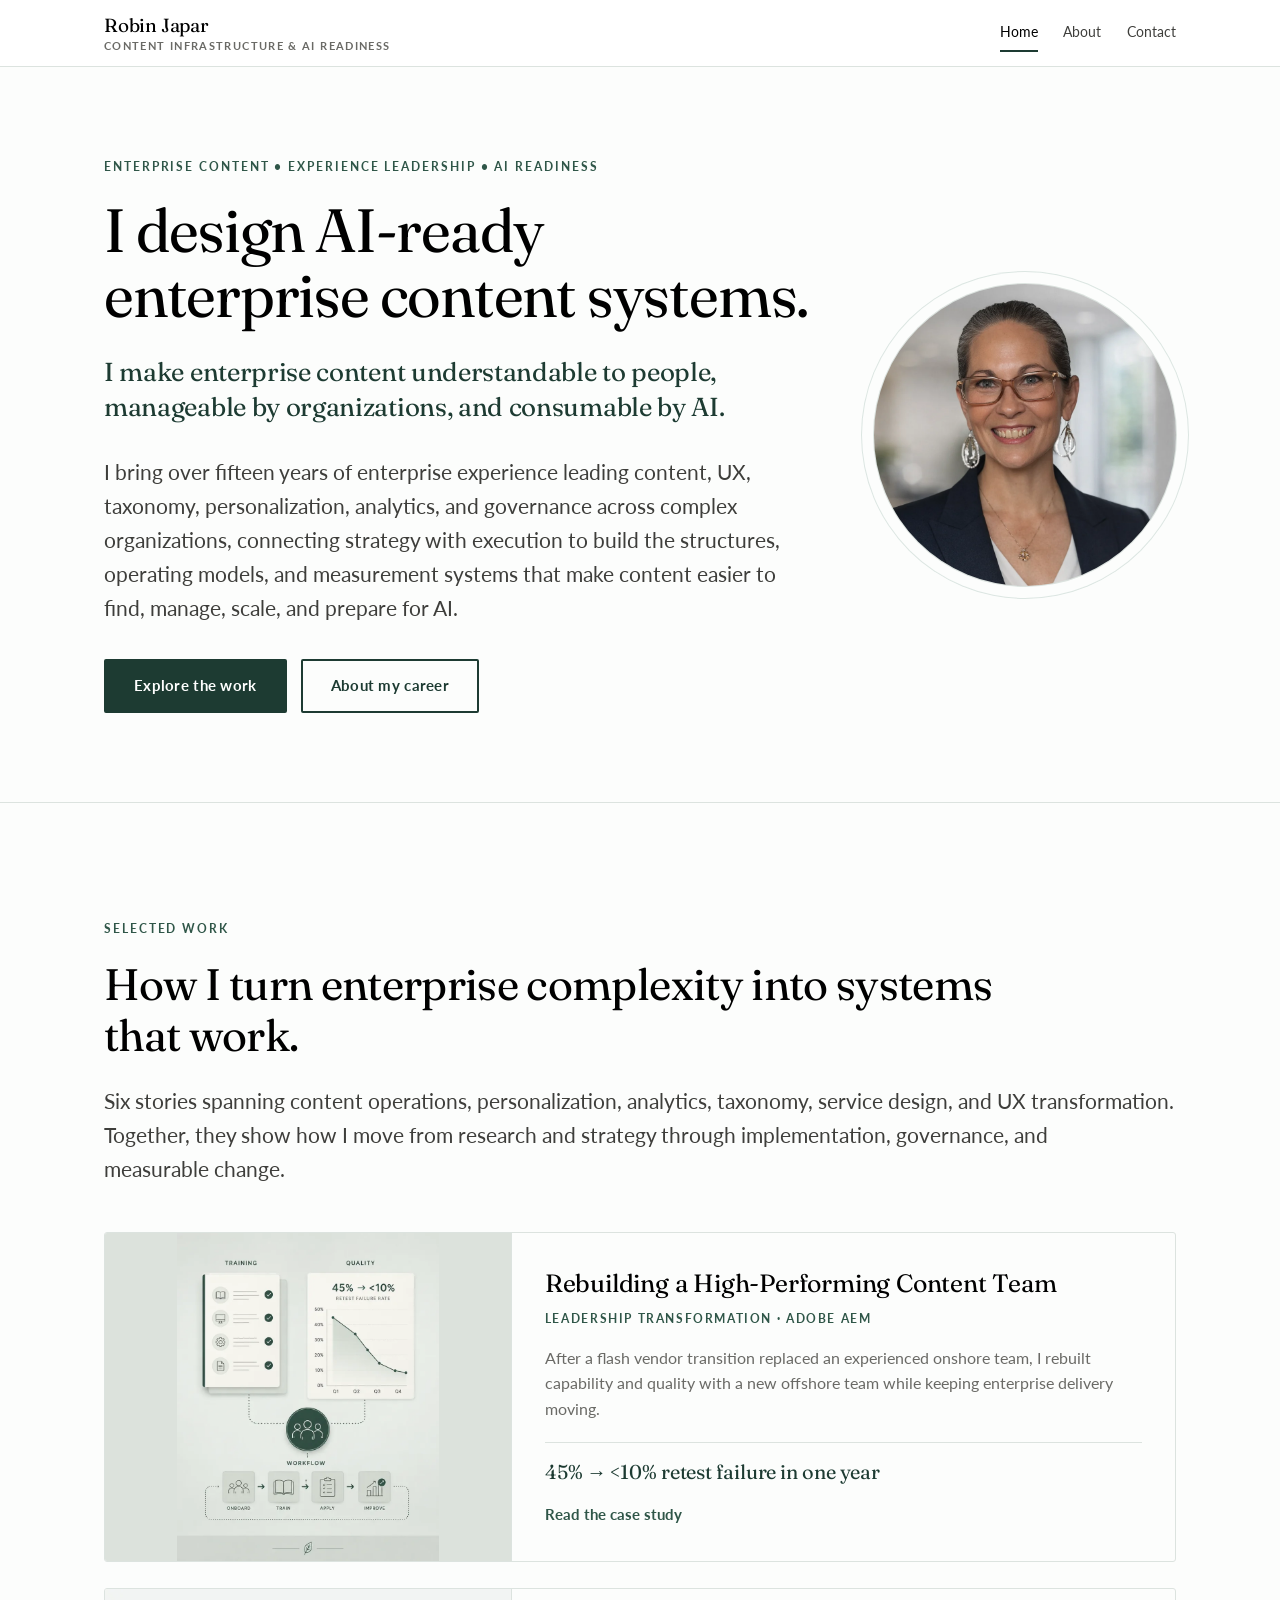
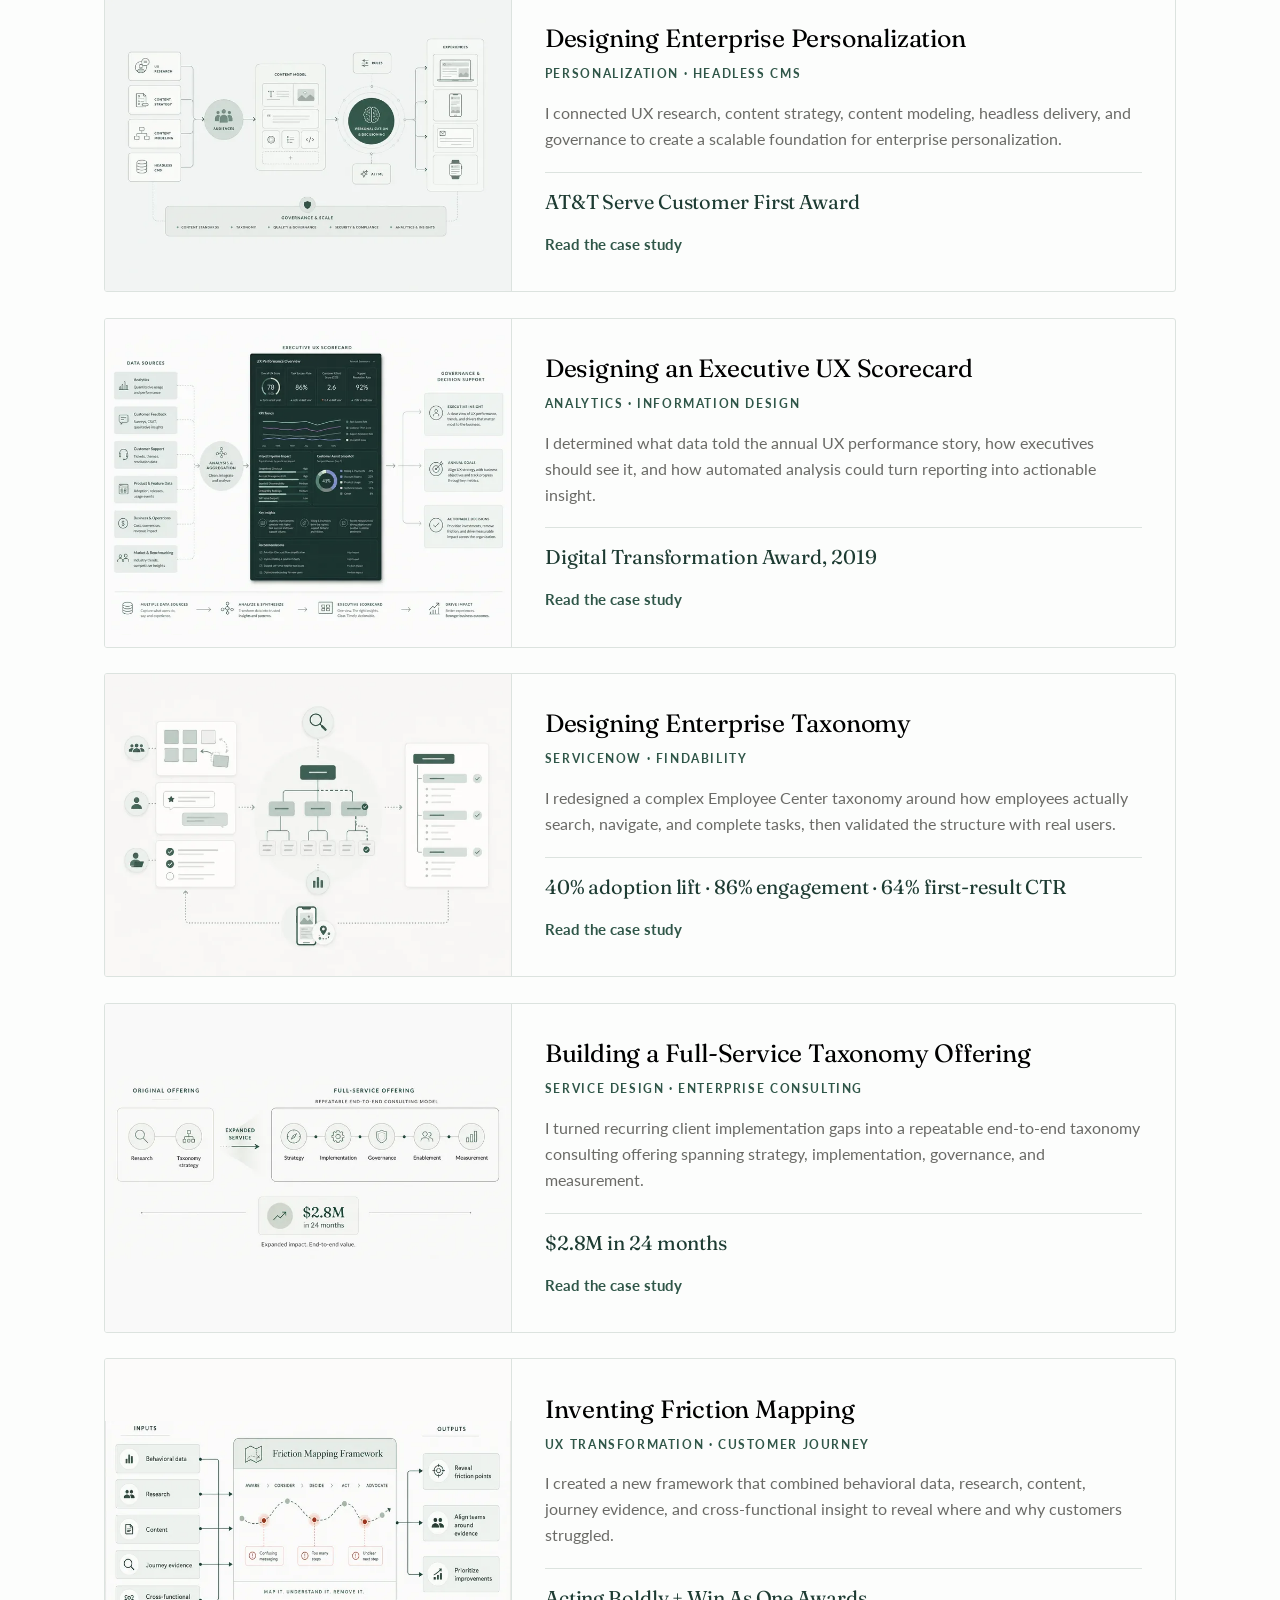
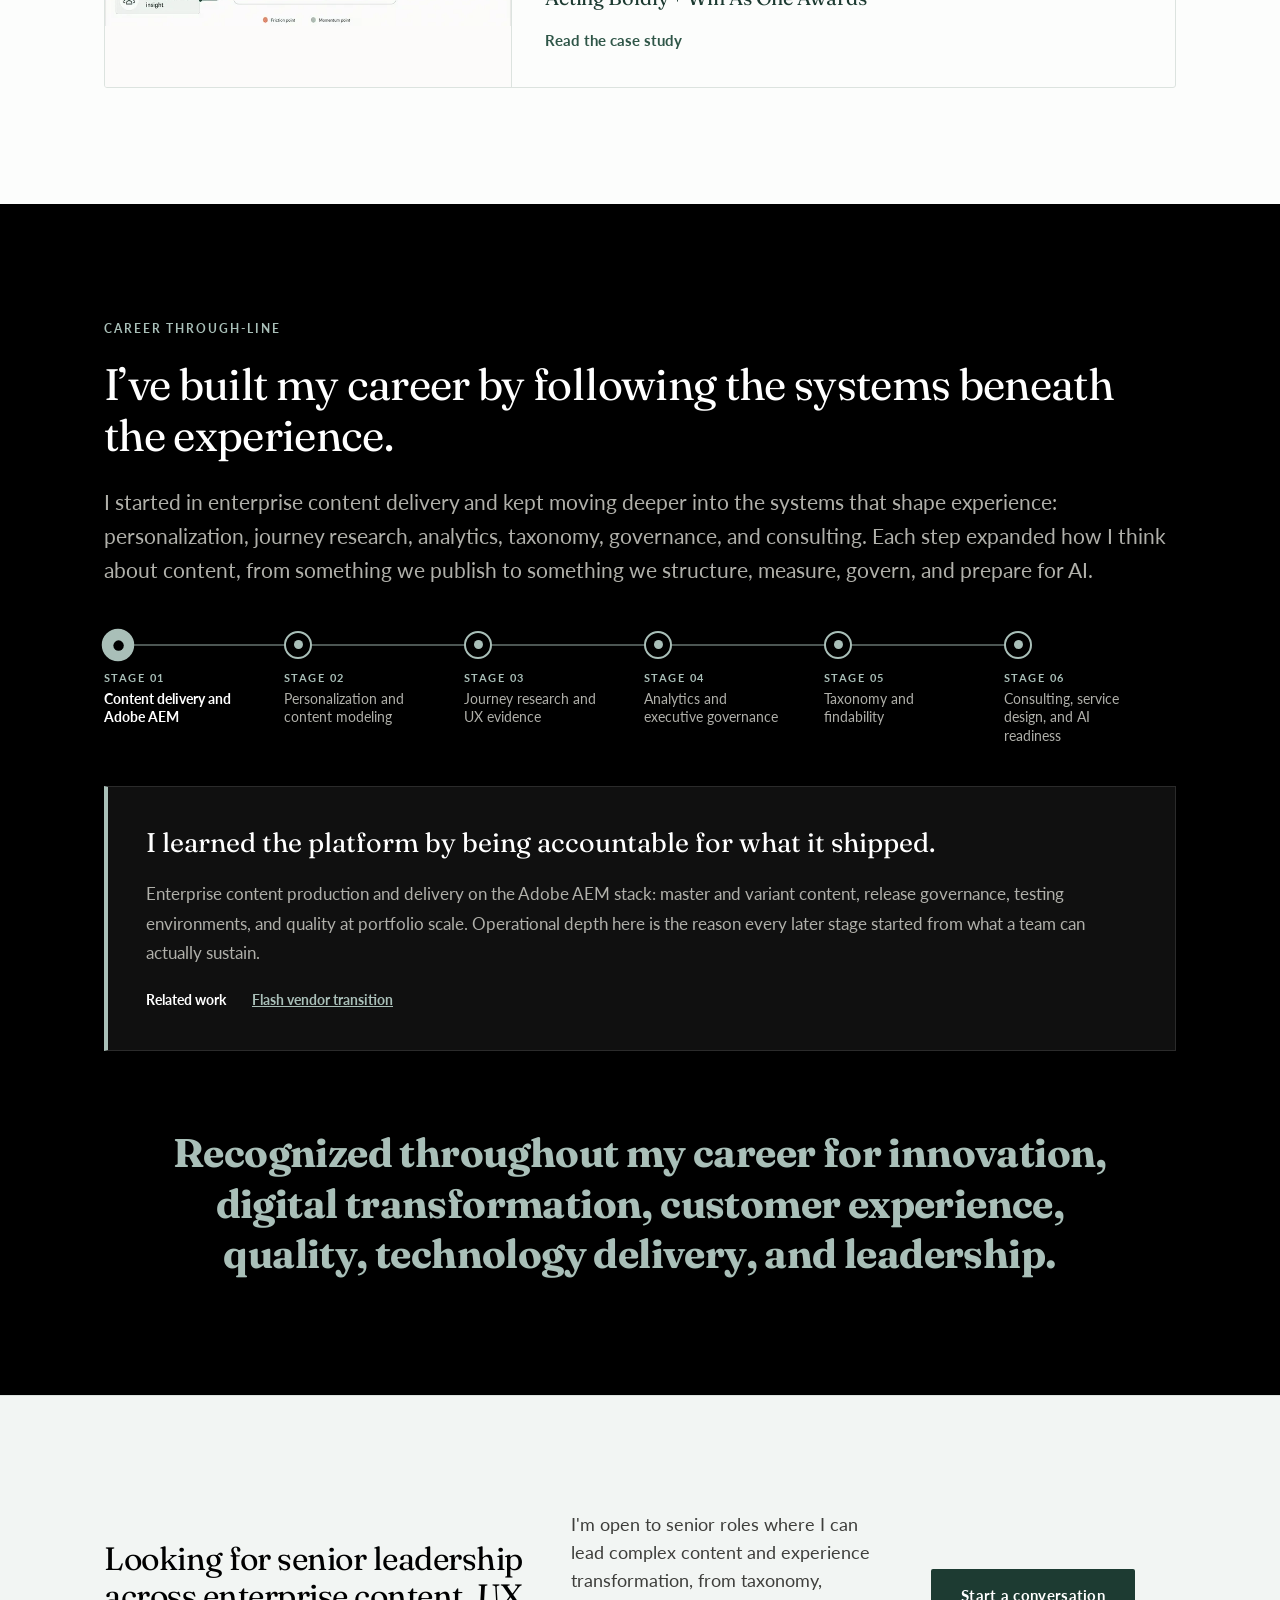
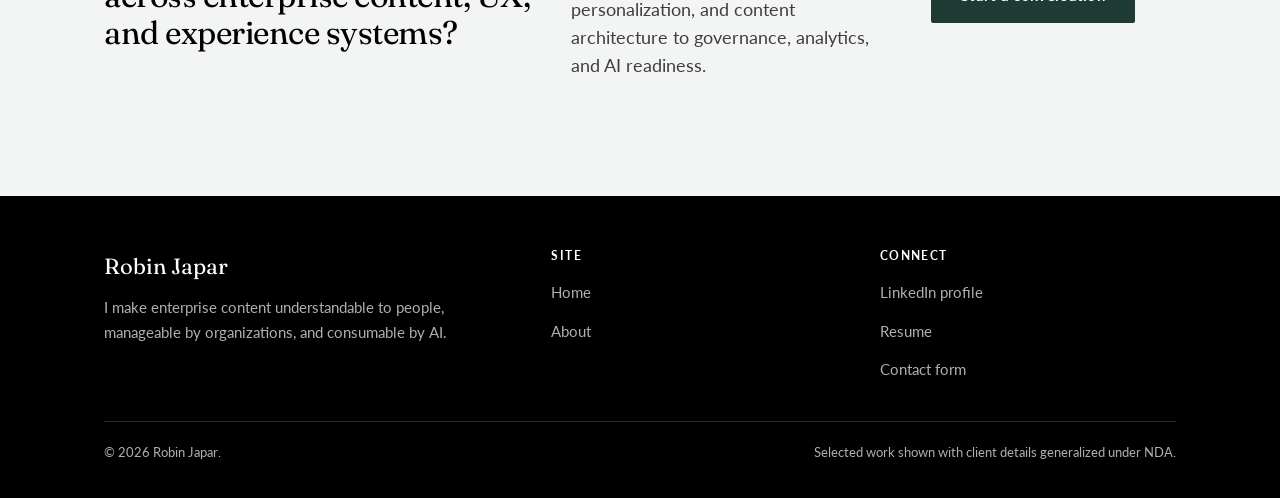
==== index.html @ d419be0e "Add files via upload" ====
<!DOCTYPE html>
<html lang="en">
<head>
<meta charset="utf-8">
<meta name="viewport" content="width=device-width, initial-scale=1">
<title>Robin Japar | Enterprise content, UX, and AI readiness</title>
<meta name="description" content="I design AI-ready enterprise content systems. Fifteen years leading content, UX, taxonomy, personalization, analytics, and governance.">
<link rel="canonical" href="https://www.japarofcontent.com/">
<link rel="icon" href="assets/favicon.ico" sizes="any">
<link rel="icon" href="assets/favicon.svg" type="image/svg+xml">
<link rel="apple-touch-icon" href="assets/apple-touch-icon.png">
<meta name="theme-color" content="#1D3B32">
<meta name="robots" content="index, follow, max-image-preview:large, max-snippet:-1">
<meta name="author" content="Robin Japar">
<meta property="og:type" content="website">
<meta property="og:site_name" content="Robin Japar">
<meta property="og:locale" content="en_US">
<meta property="og:url" content="https://www.japarofcontent.com/">
<meta property="og:title" content="Robin Japar | Enterprise content, UX, and AI readiness">
<meta property="og:description" content="I design AI-ready enterprise content systems. Fifteen years leading content, UX, taxonomy, personalization, analytics, and governance.">
<meta property="og:image" content="https://www.japarofcontent.com/assets/social-card.jpg">
<meta property="og:image:alt" content="Robin Japar, enterprise content strategy and AI readiness">
<meta name="twitter:card" content="summary_large_image">
<meta name="twitter:title" content="Robin Japar | Enterprise content, UX, and AI readiness">
<meta name="twitter:description" content="I design AI-ready enterprise content systems. Fifteen years leading content, UX, taxonomy, personalization, analytics, and governance.">
<meta name="twitter:image" content="https://www.japarofcontent.com/assets/social-card.jpg">
<script type="application/ld+json">
{
  "@context": "https://schema.org",
  "@graph": [
    {
      "@type": "Person",
      "@id": "https://www.japarofcontent.com/#robin",
      "name": "Robin Japar",
      "jobTitle": "Enterprise content strategy, experience architecture, and AI readiness leader",
      "url": "https://www.japarofcontent.com/",
      "sameAs": [
        "https://www.linkedin.com/in/robin-japar"
      ],
      "knowsAbout": [
        "Enterprise content strategy",
        "Content design",
        "Taxonomy",
        "Information architecture",
        "Content modeling",
        "Headless CMS",
        "Adobe Experience Manager",
        "ServiceNow Employee Center",
        "Personalization",
        "UX research",
        "Customer journey analysis",
        "Content governance",
        "AI readiness",
        "Service design"
      ]
    },
    {
      "@type": "WebSite",
      "@id": "https://www.japarofcontent.com/#site",
      "url": "https://www.japarofcontent.com/",
      "name": "Robin Japar",
      "publisher": {
        "@id": "https://www.japarofcontent.com/#robin"
      }
    }
  ]
}
</script>
<link rel="preconnect" href="https://fonts.googleapis.com">
<link rel="preconnect" href="https://fonts.gstatic.com" crossorigin>
<link href="https://fonts.googleapis.com/css2?family=Fraunces:opsz,wght@9..144,300..700&family=Lato:wght@300;400;700&display=swap" rel="stylesheet">
<style>
/* ==========================================================================
   ROBIN JAPAR PORTFOLIO / SHARED SYSTEM
   Ported from the live site stylesheet so the rebuild inherits the existing
   brand rather than approximating it. Tokens, base type, masthead, buttons,
   portrait, proof bar, progression track, work cards, footer, and contact
   modal are unchanged from the source. Additions are marked NEW.
   Self-contained static page. Styles are inline; edit them here.
   ========================================================================== */

/* ---------- tokens (from the Wix site theme) ---------- */
:root{
  --paper:#FCFDFC;
  --paper-alt:#F2F5F3;
  --black:#000000;
  --black-soft:#101010;
  --rule:#DCE3DF;
  --rule-dark:#2B2B2B;
  --ink:#000000;
  --body:#3E3E3B;
  --muted:#6A6A66;
  --on-black:#EDEDE9;
  --on-black-mute:#B0B0AA;

  --forest-900:#0F2019;
  --forest-800:#163026;
  --forest:#1D3B32;
  --forest-600:#2F5648;
  --green-mid:#4A6C5E;
  --sage:#A9BFB8;
  --sage-100:#DCE6E2;
  --tint:#E6EBE8;
  --band:#F2F5F3;

  --font-display:"Fraunces",Georgia,"Times New Roman",serif;
  --font-body:"Lato",-apple-system,BlinkMacSystemFont,"Segoe UI",sans-serif;

  --shell:1200px;
  --gut:clamp(20px,5vw,64px);
  --sec:clamp(64px,9vw,120px);
}

*,*::before,*::after{box-sizing:border-box}
html{-webkit-text-size-adjust:100%}
body{
  margin:0;background:var(--paper);color:var(--body);
  font-family:var(--font-body);font-size:17px;font-weight:400;line-height:1.72;
  -webkit-font-smoothing:antialiased;overflow-x:hidden;
}
img{max-width:100%;display:block;height:auto}
h1,h2,h3,h4{font-family:var(--font-display);color:var(--ink);font-weight:400;margin:0;text-wrap:balance}
h1{font-size:clamp(35px,5.4vw,64px);line-height:1.08;letter-spacing:-.02em}
h2{font-size:clamp(28px,3.7vw,44px);line-height:1.15;letter-spacing:-.015em}
h3{font-size:clamp(20px,2.1vw,25px);line-height:1.28;letter-spacing:-.008em}
h4{font-size:18px;line-height:1.35}
p{margin:0}
a{color:var(--forest-600)}
ul{margin:0;padding:0;list-style:none}

.shell{max-width:var(--shell);margin:0 auto;padding-inline:var(--gut)}
.section{padding-block:var(--sec)}

.skip{position:absolute;left:-9999px;top:0;background:var(--forest);color:#fff;padding:12px 20px;z-index:200}
.skip:focus{left:12px;top:12px}

.eyebrow{
  font-family:var(--font-body);font-size:12px;font-weight:700;letter-spacing:.16em;
  text-transform:uppercase;color:var(--forest-600);margin:0 0 20px;
}
.on-dark .eyebrow,.proof .eyebrow{color:var(--sage)}
.lede{font-size:clamp(18px,1.9vw,20.5px);line-height:1.66;max-width:60ch;color:var(--body);text-wrap:pretty}
.on-dark{background:var(--black);color:var(--on-black)}
.on-dark h2,.on-dark h3,.on-dark h4{color:#FFFFFF}
.on-dark .lede{color:var(--on-black-mute)}
.band{background:var(--paper-alt);border-block:1px solid var(--rule)}   /* NEW */
.body-copy{max-width:64ch}                                              /* NEW */
.body-copy p+p{margin-top:1.05em}                                       /* NEW */
.figcap{font-size:13px;line-height:1.55;color:var(--muted)}             /* NEW */
/* Section heads run the full container width. Heading and copy share the
   same right edge, and neither stops short of it. */
.sechead{display:block}                                                 /* NEW */
.sechead h2{max-width:none;text-wrap:pretty}
.sechead .lede{margin-top:24px;max-width:none}

/* ---------- header ---------- */
.masthead{position:sticky;top:0;z-index:100;background:rgba(255,255,255,.94);backdrop-filter:blur(10px);border-bottom:1px solid var(--rule)}
.masthead-in{display:flex;align-items:center;justify-content:space-between;gap:20px;max-width:var(--shell);margin:0 auto;padding:14px var(--gut)}
.brand{font-family:var(--font-display);font-size:19px;color:var(--ink);text-decoration:none;letter-spacing:-.01em;line-height:1.2}
.brand span{display:block;font-family:var(--font-body);font-size:10.5px;font-weight:700;letter-spacing:.13em;text-transform:uppercase;color:var(--muted);margin-top:3px}
.mainnav{display:flex;align-items:center;gap:clamp(14px,2vw,28px)}
.mainnav a,.mainnav button{font-family:var(--font-body);font-size:14px;color:var(--body);text-decoration:none;padding:6px 0;border:0;border-bottom:2px solid transparent;background:none;cursor:pointer;line-height:inherit}
.mainnav a:hover,.mainnav button:hover,.mainnav a:focus-visible,.mainnav button:focus-visible{color:var(--forest-600);border-bottom-color:var(--sage)}
.mainnav a[aria-current="page"]{color:var(--ink);border-bottom-color:var(--forest)}
.navtoggle{display:none;background:none;border:1px solid var(--rule);border-radius:4px;padding:9px 13px;font-family:var(--font-body);font-size:13px;color:var(--ink);cursor:pointer}

/* ---------- buttons ---------- */
.btn{
  display:inline-block;font-family:var(--font-body);font-size:14.5px;font-weight:700;
  cursor:pointer;line-height:1.5;text-align:center;-webkit-appearance:none;appearance:none;
  letter-spacing:.02em;text-decoration:none;padding:14px 28px;border-radius:2px;
  border:2px solid var(--forest);background:var(--forest);color:#fff;
  transition:background .18s ease-out,color .18s,border-color .18s,transform .18s ease-out;
}
.btn:hover,.btn:focus-visible{background:#fff;border-color:var(--forest);color:var(--forest);transform:translateY(-2px)}
.btn:active{transform:translateY(0)}
.btn.alt{background:transparent;color:var(--forest);border-color:var(--forest)}
.btn.alt:hover,.btn.alt:focus-visible{background:var(--forest);border-color:var(--forest);color:#fff;transform:translateY(-2px)}
.on-dark .btn{background:var(--paper);border-color:var(--paper);color:var(--black)}
.on-dark .btn:hover,.on-dark .btn:focus-visible{background:transparent;border-color:var(--paper);color:var(--paper);transform:translateY(-2px)}
.on-dark .btn.alt{background:transparent;color:var(--paper);border-color:var(--sage)}
.on-dark .btn.alt:hover,.on-dark .btn.alt:focus-visible{background:var(--paper);border-color:var(--paper);color:var(--black);transform:translateY(-2px)}
.btnrow{display:flex;flex-wrap:wrap;gap:14px;margin-top:34px}

a:focus-visible,button:focus-visible,[tabindex]:focus-visible{outline:3px solid var(--forest-600);outline-offset:3px}
.on-dark a:focus-visible,.on-dark button:focus-visible{outline-color:var(--sage)}

/* ---------- portrait ----------
   A circle, deliberately the only curve on a page built from rules and
   rectangles. The sage ring keeps it from reading as a generic avatar. */
.portrait{display:flex;align-items:center;justify-content:center;margin:0}
.portrait img{
  width:100%;max-width:340px;aspect-ratio:1;border-radius:50%;
  object-fit:cover;object-position:50% 50%;background:var(--sage-100);
  box-shadow:0 0 0 1px var(--rule), 0 0 0 12px var(--paper), 0 0 0 13px var(--sage-100);
}
@media (max-width:940px){.portrait{justify-content:flex-start}.portrait img{max-width:280px}}

/* ---------- proof bar ---------- */
.proof{background:var(--black);color:var(--on-black)}
.proof-grid{display:grid;grid-template-columns:repeat(3,1fr);gap:1px;background:var(--rule-dark)}
.metric{background:var(--black);padding:clamp(26px,3.4vw,38px) clamp(16px,2.2vw,28px);display:block;text-decoration:none}
.metric .val{font-family:var(--font-display);font-size:clamp(30px,3.4vw,42px);line-height:1.02;color:#FFFFFF;font-weight:300;letter-spacing:-.02em;display:block}
.metric .lbl{font-size:14px;line-height:1.6;color:var(--on-black-mute);margin-top:14px;max-width:32ch}
.metric .src{display:block;margin-top:13px;font-size:11px;letter-spacing:.12em;text-transform:uppercase;color:var(--sage)}  /* NEW */
a.metric{transition:background .18s}                                     /* NEW */
a.metric:hover{background:var(--black-soft)}                             /* NEW */
a.metric:hover .src{color:#fff;text-decoration:underline}                /* NEW */

/* ---------- progression track ---------- */
.track{position:relative;margin-top:44px}
.track-nodes{position:relative;display:grid;grid-template-columns:repeat(6,1fr);gap:8px}
.tnode{
  background:none;border:0;padding:0 6px 0 0;text-align:left;cursor:pointer;font-family:var(--font-body);
  display:grid;align-content:start;justify-items:start;width:100%;position:relative;
}
.tnode::before{content:"";position:absolute;left:14px;right:-22px;top:13px;height:2px;background:var(--sage);z-index:0}
.tnode:last-child::before{display:none}
.tdot{position:relative;z-index:1;width:28px;height:28px;border-radius:50%;background:var(--paper);border:2px solid var(--green-mid);display:grid;place-items:center;transition:transform .18s ease-out,border-color .18s,border-width .18s,background .18s}
.tdot i{width:9px;height:9px;border-radius:50%;background:var(--green-mid);display:block;transition:transform .18s ease-out,background .18s;font-style:normal}
.tnode:hover .tlabel,.tnode:focus-visible .tlabel{color:var(--ink)}
.tnode:hover .tdot,.tnode:focus-visible .tdot{transform:scale(1.18);border-color:var(--forest);border-width:3px}
.tnode:hover .tdot i,.tnode:focus-visible .tdot i{background:var(--forest);transform:scale(1.15)}
.tnode.is-open .tdot{border-color:var(--forest);background:var(--forest);transform:scale(1.16)}
.tnode.is-open .tdot i{background:var(--tint)}
.tstage{font-size:11px;font-weight:700;letter-spacing:.13em;text-transform:uppercase;color:var(--forest-600);display:block;margin-top:12px}
.tlabel{font-size:13.5px;line-height:1.4;color:var(--muted);margin-top:6px;max-width:17ch;display:block;min-height:2.8em}
.tnode.is-open .tlabel{color:var(--ink);font-weight:700}
.panel{margin-top:40px;background:var(--band);border:1px solid var(--rule);border-left:4px solid var(--forest);padding:clamp(24px,3.4vw,38px)}
.panel .quote{font-family:var(--font-display);font-size:clamp(20px,2.5vw,27px);line-height:1.34;color:var(--ink);text-wrap:pretty}
.panel .proofpt{margin-top:18px;text-wrap:pretty}
.panel .meta{display:flex;flex-wrap:wrap;gap:10px 26px;margin-top:22px;font-size:13.5px;color:var(--muted)}
.panel .meta b{color:var(--ink);font-weight:700}
.panel .meta a{font-weight:700}

/* ---------- work cards ---------- */
.wcard{display:flex;flex-direction:column;border:1px solid var(--rule);border-radius:3px;overflow:hidden;background:var(--paper);transition:border-color .2s,transform .2s ease-out}
.wcard:hover{border-color:var(--sage);transform:translateY(-2px)}
.wthumb{aspect-ratio:16/10;background:var(--sage-100);position:relative;border-bottom:1px solid var(--rule);overflow:hidden}
.wthumb img{width:100%;height:100%;object-fit:cover;position:absolute;inset:0;z-index:1}
.wbody{padding:clamp(20px,2.4vw,26px);display:flex;flex-direction:column;flex:1}
.wtag{font-size:11px;font-weight:700;letter-spacing:.13em;text-transform:uppercase;color:var(--forest-600)}
.wcard h3{margin-top:12px;font-size:21px}
.wcard h3 a{color:inherit;text-decoration:none}
.wcard:hover h3 a{text-decoration:underline;text-decoration-color:var(--sage);text-underline-offset:4px}
.wsum{margin-top:12px;font-size:15.5px;line-height:1.62;color:var(--muted)}          /* NEW */
.wfields{margin-top:18px;border-top:1px solid var(--rule);padding-top:16px;display:grid;gap:11px}
.field{display:grid;grid-template-columns:88px minmax(0,1fr);gap:12px;font-size:14px;line-height:1.55}
.field dt{font-weight:700;color:var(--ink);font-size:11.5px;letter-spacing:.09em;text-transform:uppercase;padding-top:2px}
.field dd{margin:0;color:var(--muted)}
.wai{margin-top:16px;background:var(--tint);border-left:3px solid var(--green-mid);padding:13px 15px;font-size:14px;line-height:1.6;color:var(--forest-800)}
.wai b{display:block;font-size:11px;letter-spacing:.11em;text-transform:uppercase;margin-bottom:5px;color:var(--forest)}
.wlink{margin-top:auto;padding-top:20px;font-size:14.5px;font-weight:700;color:var(--forest-600);text-decoration:none;display:inline-block}
.wcard:hover .wlink{text-decoration:underline}

/* NEW: honest placeholder for thumbs awaiting a real artifact screenshot */
.ph{
  position:absolute;inset:0;z-index:0;display:flex;flex-direction:column;align-items:center;justify-content:center;gap:8px;
  background:var(--sage-100);color:var(--forest);text-align:center;padding:22px;
  font-family:var(--font-body);font-size:13px;line-height:1.55;
}
.ph[hidden]{display:none}
.ph strong{font-size:11px;letter-spacing:.13em;text-transform:uppercase}

/* ---------- closing ---------- */
.closing{background:var(--paper-alt);border-top:1px solid var(--rule)}
.closing-in{display:grid;grid-template-columns:1.2fr .8fr;gap:clamp(28px,5vw,64px);align-items:center}

/* ---------- footer ---------- */
.foot{background:var(--black);color:var(--on-black-mute);padding-block:52px 34px}
.foot-grid{display:grid;grid-template-columns:1.4fr 1fr 1fr;gap:32px}
.foot h4{color:#FFFFFF;font-family:var(--font-body);font-size:11.5px;letter-spacing:.13em;text-transform:uppercase;font-weight:700}
.foot ul{margin:14px 0 0}
.foot li{margin-top:9px}
.foot a,.foot .cf-linkbtn{color:var(--on-black-mute);text-decoration:none;font-size:14.5px}
.foot a:hover{color:#fff;text-decoration:underline}
.foot .sig{font-family:var(--font-display);font-size:22px;color:#FFFFFF}
.foot .tag{font-size:14.5px;margin-top:10px;max-width:40ch;color:var(--on-black-mute)}
.foot-base{border-top:1px solid var(--rule-dark);margin-top:38px;padding-top:20px;font-size:12.5px;display:flex;flex-wrap:wrap;gap:12px;justify-content:space-between}

/* ---------- contact modal ---------- */
.cf-backdrop{position:absolute;inset:0;background:rgba(10,14,12,.62);z-index:300;display:none}
.cf-backdrop[data-open="true"]{display:block}
.cf-dialog{
  position:absolute;left:50%;transform:translateX(-50%);width:min(620px,calc(100vw - 32px));
  background:var(--paper);border:1px solid var(--rule);border-radius:4px;z-index:301;
  box-shadow:0 24px 70px rgba(10,14,12,.28);
}
.cf-head{display:flex;justify-content:space-between;align-items:flex-start;gap:18px;padding:26px 28px 0}
.cf-head h2{font-size:26px}
.cf-head p{font-size:15px;color:var(--muted);margin-top:9px;max-width:46ch}
.cf-close{background:none;border:1px solid var(--rule);border-radius:3px;width:34px;height:34px;flex:0 0 34px;cursor:pointer;color:var(--body);font-size:17px;line-height:1;display:grid;place-items:center}
.cf-close:hover{border-color:var(--forest);color:var(--forest)}
.cf-body{padding:22px 28px 28px}
.cf-row{display:grid;grid-template-columns:1fr 1fr;gap:14px}
.cf-field{margin-top:16px;display:block}
.cf-field label{display:block;font-size:12px;font-weight:700;letter-spacing:.09em;text-transform:uppercase;color:var(--ink);margin-bottom:7px}
.cf-field .opt{color:var(--muted);font-weight:400;letter-spacing:0;text-transform:none;font-size:12.5px}
.cf-field input,.cf-field select,.cf-field textarea{
  width:100%;font-family:var(--font-body);font-size:15.5px;color:var(--ink);background:var(--paper);
  border:1px solid var(--rule);border-radius:3px;padding:11px 12px;line-height:1.5;
}
.cf-field textarea{min-height:112px;resize:vertical}
.cf-field input:focus,.cf-field select:focus,.cf-field textarea:focus{outline:3px solid var(--forest-600);outline-offset:1px;border-color:var(--forest-600)}
.cf-field input[aria-invalid="true"],.cf-field textarea[aria-invalid="true"],.cf-field select[aria-invalid="true"]{border-color:#8C2F2F}
.cf-err{display:block;font-size:13px;color:#8C2F2F;margin-top:6px;min-height:0}
.cf-hp{position:absolute;left:-9999px;width:1px;height:1px;overflow:hidden}
.cf-actions{display:flex;flex-wrap:wrap;gap:12px;align-items:center;margin-top:24px;padding-top:20px;border-top:1px solid var(--rule)}
.cf-note{font-size:13px;color:var(--muted);margin-top:14px}
.cf-status{padding:14px 16px;border-radius:3px;font-size:15px;line-height:1.6;margin-top:18px}
.cf-status.ok{background:var(--tint);border-left:3px solid var(--forest);color:var(--forest-800)}
.cf-status.bad{background:#F7ECEC;border-left:3px solid #8C2F2F;color:#6B2020}
.cf-linkbtn{background:none;border:0;padding:0;font:inherit;color:var(--sage);cursor:pointer;text-decoration:none}
.cf-linkbtn:hover{color:#fff;text-decoration:underline}

/* ---------- responsive ---------- */
@media (max-width:1040px){
  .proof-grid{grid-template-columns:repeat(3,1fr)}
}
@media (max-width:980px){
  .foot-grid{grid-template-columns:1fr 1fr}
  .closing-in{grid-template-columns:1fr}
  .track-nodes{grid-template-columns:repeat(3,1fr);gap:26px 8px}
  .tnode:nth-child(3)::before{display:none}
}
@media (max-width:860px){
  .mainnav{display:none;position:absolute;top:100%;left:0;right:0;background:var(--paper);border-bottom:1px solid var(--rule);flex-direction:column;align-items:stretch;gap:0;padding:6px var(--gut) 16px}
  .mainnav.open{display:flex}
  .mainnav a,.mainnav button{padding:12px 0;border-bottom:1px solid var(--rule);text-align:left;width:100%}
  .masthead-in{position:relative}
  .navtoggle{display:inline-block}
  .proof-grid{grid-template-columns:repeat(2,1fr)}
}
@media (max-width:620px){
  .foot-grid{grid-template-columns:1fr}
  .proof-grid{grid-template-columns:1fr}
  .track-nodes{grid-template-columns:repeat(2,1fr)}
  .tnode::before{display:none}
  .cf-row{grid-template-columns:1fr}
  .cf-head,.cf-body{padding-left:20px;padding-right:20px}
}
@media (prefers-reduced-motion:reduce){
  *,*::before,*::after{animation-duration:.001ms!important;transition-duration:.001ms!important;scroll-behavior:auto!important}
  .btn:hover,.wcard:hover{transform:none}
}

/* ==========================================================================
   CASE STUDY LAYER
   Ported from the live case-study stylesheet. Shared by all six work stories.
   ========================================================================== */
:root{--d1:#DCE6E2;--d2:#A9BFB8;--d3:#4A6C5E;--d4:#1D3B32}

.crumbs{font-size:13px;color:var(--muted);padding-top:26px}
.crumbs a{color:var(--muted);text-decoration:none;border-bottom:1px solid var(--rule)}
.crumbs a:hover{color:var(--forest-600);border-bottom-color:var(--forest-600)}
.crumbs span{margin:0 8px;color:var(--rule)}

.case-hero{background:var(--paper-alt);border-bottom:1px solid var(--rule)}
.case-hero .inner{
  padding-block:clamp(28px,3.5vw,44px) clamp(46px,6vw,72px);
  display:grid;grid-template-columns:minmax(0,1.25fr) minmax(280px,.75fr);
  gap:clamp(28px,4vw,64px);align-items:center;
}
.case-hero h1{margin-top:8px;font-size:clamp(30px,3.5vw,45px);hyphens:none;text-wrap:pretty}
.brief{margin-top:26px;font-size:18px;line-height:1.62;color:var(--body);text-wrap:pretty}
.brief b{display:block;font-family:var(--font-body);font-size:11.5px;font-weight:700;letter-spacing:.14em;text-transform:uppercase;color:var(--forest-600);margin-bottom:9px}
.jump{margin-top:30px}
.jump a{display:inline-flex;align-items:center;gap:9px;font-size:15px;font-weight:700;color:var(--forest);text-decoration:none;padding-bottom:4px;border-bottom:2px solid var(--forest);transition:color .18s,border-color .18s}
.jump a span{font-size:15px;transition:transform .18s ease-out}
.jump a:hover,.jump a:focus-visible{color:var(--green-mid);border-bottom-color:var(--green-mid)}
.jump a:hover span{transform:translateY(3px)}

/* the credibility asset earns the second column of the hero */
.proofcard{
  display:block;align-self:center;background:var(--paper);border:1px solid var(--rule);border-top:3px solid var(--forest);
  border-radius:3px;padding:24px 26px 22px;text-decoration:none;
  transition:border-color .18s,transform .18s ease-out;
}
.proofcard:hover,.proofcard:focus-visible{border-color:var(--forest);transform:translateY(-2px)}
.pc-k{display:block;font-size:10.5px;font-weight:700;letter-spacing:.14em;text-transform:uppercase;color:var(--green-mid)}
.pc-h{display:block;margin-top:10px;font-family:var(--font-display);font-size:23px;line-height:1.2;color:var(--ink)}
.pc-b{display:block;margin-top:12px;font-size:14.5px;line-height:1.58;color:var(--muted)}
.pc-m{display:block;margin-top:16px;padding-top:14px;border-top:1px solid var(--rule);
  font-size:12.5px;font-weight:700;letter-spacing:.05em;color:var(--forest-600)}

.metriccard{background:var(--black);border-radius:3px;padding:28px 30px 26px;align-self:center}
.mc-n{display:block;font-family:var(--font-display);font-size:clamp(40px,4.6vw,58px);line-height:1;color:var(--paper);letter-spacing:-.02em}
.mc-k{display:block;margin-top:14px;font-size:11px;font-weight:700;letter-spacing:.14em;text-transform:uppercase;color:var(--sage)}
.mc-b{display:block;margin-top:12px;font-size:14.5px;line-height:1.58;color:var(--on-black-mute)}
.mc-m{display:block;margin-top:16px;padding-top:14px;border-top:1px solid var(--rule-dark);font-size:12.5px;letter-spacing:.04em;color:var(--sage)}

/* executive snapshot */
.snap{border:1px solid var(--rule);background:var(--paper);border-radius:3px;overflow:hidden}
.snap-h{padding:17px 24px;background:var(--black);font-family:var(--font-body);font-size:11.5px;font-weight:700;letter-spacing:.14em;text-transform:uppercase;color:var(--sage)}
.facts{display:grid;grid-template-columns:repeat(4,minmax(0,1fr));gap:1px;background:var(--rule)}
.fact{background:var(--paper);padding:20px 24px}
.fact dt{font-size:11px;font-weight:700;letter-spacing:.12em;text-transform:uppercase;color:var(--muted);margin-bottom:9px}
.fact dd{margin:0;font-family:var(--font-display);font-size:19px;line-height:1.28;color:var(--ink)}
.stackrow{padding:18px 24px;border-top:1px solid var(--rule);display:flex;flex-wrap:wrap;align-items:center;gap:8px}
.stackrow .lbl{flex:0 0 100%;margin-bottom:2px;font-size:11px;font-weight:700;letter-spacing:.12em;text-transform:uppercase;color:var(--muted)}
.stackrow ul{display:contents}
.stackrow li{font-size:13.5px;background:var(--tint);color:var(--forest-800);padding:5px 11px;border-radius:2px}
.flow{display:grid;grid-template-columns:1fr 30px 1fr 30px 1fr;align-items:stretch;border-top:1px solid var(--rule);background:var(--rule);gap:1px}
.flow-cell{background:var(--paper-alt);padding:22px 24px}
.flow-cell .k{font-size:11px;font-weight:700;letter-spacing:.12em;text-transform:uppercase;color:var(--forest-600);margin-bottom:10px}
.flow-cell p{font-size:15.5px;line-height:1.58;color:var(--ink);margin:0}
.flow-cell.end{background:var(--black)}
.flow-cell.end .k{color:var(--sage)}
.flow-cell.end p{color:var(--paper);font-family:var(--font-display);font-size:17px;line-height:1.45}
.flow-arrow{background:var(--paper-alt);display:grid;place-items:center}
.flow-arrow svg{width:14px;height:14px}
.detail{display:grid;grid-template-columns:repeat(2,minmax(0,1fr));gap:1px;background:var(--rule);border-top:1px solid var(--rule)}
.detail .cell{background:var(--paper);padding:20px 24px}
.detail .cell:last-child:nth-child(odd){grid-column:1 / -1}
.detail dt{font-size:11px;font-weight:700;letter-spacing:.12em;text-transform:uppercase;color:var(--muted);margin-bottom:8px}
.detail dd{margin:0;font-size:14.5px;line-height:1.62;color:var(--body)}

/* prose chapters */
.chap{padding-block:clamp(48px,6vw,76px)}
.chap.band{background:var(--paper-alt);border-block:1px solid var(--rule)}
.chap-grid{display:grid;grid-template-columns:minmax(0,1fr) 380px;gap:clamp(28px,4vw,58px);align-items:start}
.chap.solo .chap-grid{grid-template-columns:minmax(0,.8fr) minmax(0,1.2fr);align-items:start}
.chap .chap-head{position:sticky;top:96px}
.chap.solo h2{max-width:15ch}
.chap h2{max-width:22ch}
.chap .body{margin-top:20px;max-width:62ch;text-wrap:pretty}
.chap.solo .body{margin-top:0;max-width:60ch}
.chap.on-dark .body{color:var(--on-black-mute)}
.chap .body p+p{margin-top:16px}
.chap .body ul{margin:16px 0 0}
.chap .body li{position:relative;padding-left:20px;margin-top:10px;line-height:1.65}
.chap .body li::before{content:"";position:absolute;left:0;top:11px;width:8px;height:1px;background:var(--green-mid)}
.chap.flip .chap-grid{grid-template-columns:380px minmax(0,1fr)}
.chap.flip .chap-grid > div{order:2}
.chap.flip .chap-grid > figure{order:1}
.chap.wide .chap-grid{grid-template-columns:1fr}
.chap.wide .chap-head{position:static}

/* chapter statistics */
.chapstat{margin:30px 0 0;border-top:1px solid var(--rule)}
.chapstat > div{padding:16px 0;border-bottom:1px solid var(--rule)}
.chapstat dt{font-family:var(--font-display);font-size:34px;line-height:1;color:var(--forest);letter-spacing:-.02em}
.chapstat dd{margin:8px 0 0;font-size:14px;line-height:1.5;color:var(--muted);max-width:26ch}
.chap.on-dark .chapstat{border-top-color:var(--rule-dark)}
.chap.on-dark .chapstat > div{border-bottom-color:var(--rule-dark)}
.chap.on-dark .chapstat dt{color:var(--sage)}
.chap.on-dark .chapstat dd{color:var(--on-black-mute)}

/* stacked section head */
.stackhead{max-width:none}
.stackhead h2{max-width:none;text-wrap:pretty}
.stackhead > .lede{margin-top:24px;max-width:none}
.headrow{display:grid;grid-template-columns:minmax(0,1.25fr) minmax(240px,.75fr);gap:clamp(28px,4vw,58px);align-items:start;margin-top:24px}
.headrow .lede{margin-top:0;max-width:58ch}
.bandhead{display:block}
.bandhead h2{max-width:none;text-wrap:pretty}
.bandhead .lede,.bandhead .body{margin-top:24px;max-width:none}
.bandhead .body p+p{margin-top:16px}

/* point boxes */
.pointgrid{display:grid;grid-template-columns:repeat(auto-fit,minmax(215px,1fr));gap:14px;margin:clamp(30px,3.6vw,46px) 0 0}
.point{background:var(--paper);border:1px solid var(--rule);border-top:3px solid var(--d2);border-radius:3px;padding:20px 22px 22px;font-size:15px;line-height:1.58;color:var(--ink)}
.point b{display:block;font-size:11px;letter-spacing:.12em;text-transform:uppercase;color:var(--forest-600);margin-bottom:9px}
.point:nth-child(4n+1){border-top-color:var(--d4)}
.point:nth-child(4n+2){border-top-color:var(--d3)}
.point:nth-child(4n+3){border-top-color:var(--d2)}
.point:nth-child(4n+4){border-top-color:var(--d1)}

/* evidence figure */
.evidence{border:1px solid var(--rule);background:var(--paper);border-radius:3px;overflow:hidden}
.evidence .shot{background:var(--sage-100);position:relative;line-height:0}
.evidence .shot img{width:100%;height:auto;display:block}
.evidence figcaption{padding:14px 16px;font-size:13.5px;line-height:1.6;color:var(--muted);border-top:1px solid var(--rule)}
.evidence figcaption b{display:block;color:var(--ink);font-size:13.5px;margin-bottom:4px}
.illus{display:inline-block;font-size:10.5px;font-weight:700;letter-spacing:.12em;text-transform:uppercase;color:var(--forest-600);background:var(--tint);padding:3px 8px;border-radius:2px;margin-bottom:10px}
.nda{display:block;margin-top:10px;padding-top:10px;border-top:1px dashed var(--rule);font-size:12.5px;color:var(--muted)}

/* method rail */
.method{display:grid;grid-template-columns:repeat(5,1fr);gap:10px;margin-top:38px;position:relative}
.mstep{position:relative;padding-top:46px}
.mstep::before{content:"";position:absolute;left:16px;right:-26px;top:15px;height:2px;background:var(--d2)}
.mstep:last-child::before{display:none}
.mstep .num{position:absolute;left:0;top:0;width:32px;height:32px;border-radius:50%;background:var(--forest);color:#fff;display:grid;place-items:center;font-size:13px;font-weight:700;z-index:1}
.mstep h3{margin:0;font-size:16px;line-height:1.3;font-family:var(--font-display);font-weight:400}
.mstep p{margin-top:10px;font-size:13.5px;line-height:1.6;color:var(--muted)}

/* outcomes */
.results{display:grid;grid-template-columns:repeat(2,minmax(0,1fr));gap:1px;background:var(--rule);border:1px solid var(--rule);margin-top:36px}
.result{background:var(--paper);padding:26px 28px 28px}
.result h3{font-family:var(--font-body);font-size:11.5px;font-weight:700;letter-spacing:.13em;text-transform:uppercase;color:var(--forest-600)}
.ritem{margin-top:16px;padding-top:16px;border-top:1px solid var(--rule)}
.result h3 + .ritem{border-top:0;padding-top:0;margin-top:14px}
.rt{font-size:15.5px;font-weight:700;color:var(--ink);line-height:1.35;margin:0}
.rd{font-size:14.5px;line-height:1.6;color:var(--muted);margin:6px 0 0}
.result:nth-child(1){border-top:3px solid var(--d4)}
.result:nth-child(2){border-top:3px solid var(--d3)}
.result:nth-child(3){border-top:3px solid var(--d2)}
.result:nth-child(4){border-top:3px solid var(--d1)}

/* recognition and external validation */
.awards{display:grid;grid-template-columns:repeat(2,minmax(0,1fr));gap:20px;margin-top:32px}
.award{border:1px solid var(--rule);border-left:3px solid var(--green-mid);padding:20px 22px;background:var(--paper)}
.award .nm{font-family:var(--font-display);font-size:19px;color:var(--ink)}
.award .yr{font-size:12px;letter-spacing:.1em;text-transform:uppercase;color:var(--muted);margin-top:6px}
.award p{margin-top:11px;font-size:15px;line-height:1.6;color:var(--muted)}

/* related work */
.related{display:grid;grid-template-columns:repeat(2,minmax(0,1fr));gap:24px;margin-top:32px}
.relcard{display:block;border-top:2px solid var(--rule);padding-top:20px;text-decoration:none;color:inherit;transition:border-color .2s}
.relcard:hover{border-top-color:var(--forest)}
.relcard .rk{font-size:11px;font-weight:700;letter-spacing:.13em;text-transform:uppercase;color:var(--muted)}
.relcard h3{margin-top:12px;font-size:21px}
.relcard:hover h3{text-decoration:underline;text-decoration-color:var(--sage);text-underline-offset:4px}
.relcard p{margin-top:12px;font-size:14.5px;line-height:1.6;color:var(--muted);max-width:42ch}

.sr-only{position:absolute;width:1px;height:1px;overflow:hidden;clip:rect(0 0 0 0);white-space:nowrap}

@media (max-width:900px){
  .case-hero .inner{grid-template-columns:1fr;gap:0}
  .metriccard{margin-top:30px}
  .chap-grid,.chap.flip .chap-grid,.chap.solo .chap-grid,.headrow{grid-template-columns:1fr}
  .chap .chap-head{position:static}
  .chap.solo h2{max-width:20ch}
  .chap.solo .body{margin-top:20px}
  .chap.flip .chap-grid > div,.chap.flip .chap-grid > figure{order:0}
  .results,.awards,.detail,.related{grid-template-columns:1fr}
  .facts{grid-template-columns:repeat(2,minmax(0,1fr))}
  .flow{grid-template-columns:1fr}
  .flow-arrow{padding:6px 0}
  .flow-arrow svg{transform:rotate(90deg)}
  .method{grid-template-columns:1fr;gap:0}
  .mstep{padding:0 0 26px 48px}
  .mstep::before{left:15px;right:auto;top:32px;bottom:0;width:2px;height:auto}
  .mstep .num{left:0;top:0}
}
@media (max-width:560px){
  .facts{grid-template-columns:1fr}
}

/* ---------- evidence at a readable scale, with zoom ----------
   Detailed diagrams are not shrunk into a sidebar. The figure column
   carries the width, and any figure can be opened full size. */
.chap.ev .chap-grid{grid-template-columns:minmax(0,.82fr) minmax(0,1.18fr)}
.chap.ev.flip .chap-grid{grid-template-columns:minmax(0,1.18fr) minmax(0,.82fr)}
.zoom{display:block;width:100%;padding:0;border:0;background:var(--sage-100);cursor:zoom-in;line-height:0;position:relative}
.zoom::after{
  content:"Click to enlarge";position:absolute;right:10px;bottom:10px;
  font-family:var(--font-body);font-size:11px;font-weight:700;letter-spacing:.1em;text-transform:uppercase;
  background:rgba(15,32,25,.82);color:var(--paper);padding:5px 9px;border-radius:2px;opacity:0;transition:opacity .18s;
}
.zoom:hover::after,.zoom:focus-visible::after{opacity:1}
.lb{position:absolute;inset:0;z-index:400;background:rgba(10,14,12,.9);display:none;padding:24px}
.lb[data-open="true"]{display:block}
.lb-inner{position:absolute;left:50%;transform:translateX(-50%);width:min(1240px,calc(100vw - 48px))}
.lb img{width:100%;height:auto;border-radius:3px;background:var(--paper)}
.lb-cap{margin-top:14px;font-size:14px;line-height:1.6;color:var(--on-black-mute);max-width:80ch}
.lb-close{
  position:absolute;right:0;top:-46px;background:none;border:1px solid rgba(236,236,233,.4);color:var(--paper);
  border-radius:3px;min-width:44px;min-height:36px;padding:6px 14px;cursor:pointer;font-family:var(--font-body);font-size:13px;
}
.lb-close:hover{border-color:var(--paper)}
@media (max-width:900px){
  .chap.ev .chap-grid,.chap.ev.flip .chap-grid{grid-template-columns:1fr}
  .lb-close{top:auto;bottom:-46px;right:50%;transform:translateX(50%)}
}

/* two or more figures in one chapter share the evidence column */
.evstack{display:grid;gap:22px;align-content:start}

/* keep hyphenated terms like AI-ready from breaking across lines */
.nb{white-space:nowrap}

/* ---------- decision trio: the three things a reader must remember ---------- */
.decisions{display:grid;grid-template-columns:repeat(3,minmax(0,1fr));gap:1px;background:var(--rule);border:1px solid var(--rule);margin-top:40px}
.decision{background:var(--paper);padding:28px 30px 30px}
.decision .n{font-family:var(--font-display);font-size:15px;color:var(--green-mid)}
.decision h3{margin-top:14px;font-size:21px}
.decision p{margin-top:12px;font-size:15.5px;line-height:1.62;color:var(--muted)}
.decision:nth-child(1){border-top:3px solid var(--d4)}
.decision:nth-child(2){border-top:3px solid var(--d3)}
.decision:nth-child(3){border-top:3px solid var(--d2)}
@media (max-width:820px){.decisions{grid-template-columns:1fr}}

/* proof pair: two artifacts, one sentence each */
.proofpair{display:grid;grid-template-columns:repeat(2,minmax(0,1fr));gap:clamp(24px,3vw,40px);margin-top:40px}
@media (max-width:820px){.proofpair{grid-template-columns:1fr}}

/* ---------- progression track and panel on dark surfaces ---------- */
.on-dark .tdot{background:var(--black);border-color:var(--sage)}
.on-dark .tdot i{background:var(--sage)}
.on-dark .tnode::before{background:rgba(169,191,184,.45)}
.on-dark .tstage{color:var(--sage)}
.on-dark .tlabel{color:var(--on-black-mute)}
.on-dark .tnode:hover .tlabel,.on-dark .tnode:focus-visible .tlabel{color:#fff}
.on-dark .tnode:hover .tdot,.on-dark .tnode:focus-visible .tdot{border-color:var(--sage-100)}
.on-dark .tnode:hover .tdot i,.on-dark .tnode:focus-visible .tdot i{background:var(--sage-100)}
.on-dark .tnode.is-open .tdot{background:var(--sage);border-color:var(--sage)}
.on-dark .tnode.is-open .tdot i{background:var(--black)}
.on-dark .tnode.is-open .tlabel{color:#fff}

.on-dark .panel{background:var(--black-soft);border-color:var(--rule-dark);border-left-color:var(--sage)}
.on-dark .panel .quote{color:#fff}
.on-dark .panel .proofpt{color:var(--on-black-mute)}
.on-dark .panel .meta{color:var(--sage)}
.on-dark .panel .meta b{color:#fff}
.on-dark .panel .meta a{color:var(--sage)}
.on-dark .panel .meta a:hover{color:#fff}


/* ==========================================================================
   HOME
   ========================================================================== */

/* hero */
.hero{background:var(--paper);border-bottom:1px solid var(--rule)}
.hero-grid{display:grid;grid-template-columns:1.4fr .6fr;gap:clamp(32px,5vw,72px);align-items:stretch;padding-block:clamp(56px,7vw,96px)}
/* Shorter headline holds two lines at full size, so it keeps the base scale.
   pretty rather than balance: balance evens the line widths and stranded
   "enterprise" on its own line at phone widths. */
.hero h1{max-width:none;text-wrap:pretty}
/* signature line: sits between the headline and the body copy, set in the
   display face so it reads as a statement rather than a first paragraph */
.hero-sig{
  margin-top:26px;font-family:var(--font-display);font-weight:400;
  font-size:clamp(19px,2.2vw,26px);line-height:1.34;letter-spacing:-.012em;
  color:var(--forest);text-wrap:pretty;
}
.hero p.lede{margin-top:30px;max-width:58ch;text-wrap:pretty}
.hero p.lede + p.lede{margin-top:16px}
@media (max-width:940px){
  .hero-grid{grid-template-columns:1fr;gap:36px}
}

/* featured work: six equal horizontal cards. Each answers the situation,
   what I did, and why it mattered, in that order, before the click. */
.work-grid{display:grid;grid-template-columns:1fr;gap:clamp(18px,2vw,26px);margin-top:46px}
.wcard{flex-direction:row;align-items:stretch}
.wthumb{
  flex:0 0 38%;aspect-ratio:auto;min-height:270px;
  border-bottom:0;border-right:1px solid var(--rule);
}
/* Thumbs here are diagrams and artifact screenshots, not photographs.
   contain keeps the whole frame visible; cover was slicing the edges off. */
/* Thumbs here are diagrams, not photographs, so they are contained rather
   than cropped. The frame colour follows each artwork's own background, so the
   image reads as filling the space instead of floating on a tinted band. */
.wthumb{background:var(--thumb-bg,var(--sage-100))}
.wthumb img{object-fit:contain;padding:0}
.wbody{padding:clamp(24px,2.6vw,34px);justify-content:center}
.wcard h3{margin-top:0;font-size:clamp(21px,2vw,25px);text-wrap:pretty}
.wmeta{
  margin-top:10px;font-size:11.5px;font-weight:700;letter-spacing:.14em;
  text-transform:uppercase;color:var(--forest-600);
}
.wsum{margin-top:16px;max-width:74ch;font-size:16px;line-height:1.62}
.wproof{
  margin-top:20px;padding-top:16px;border-top:1px solid var(--rule);
  font-family:var(--font-display);font-size:clamp(17px,1.6vw,20px);line-height:1.3;
  color:var(--forest);letter-spacing:-.005em;
}
.wlink{margin-top:18px;padding-top:0}

@media (max-width:860px){
  .wcard{flex-direction:column}
  .wthumb{flex:none;aspect-ratio:4/3;min-height:0;border-right:0;border-bottom:1px solid var(--rule)}
  .wbody{justify-content:flex-start}
}

/* closing: heading, copy, action across three columns */
.closing-in{grid-template-columns:40% 30% 30%;gap:clamp(24px,3vw,48px);align-items:center}
.closing-in h2{font-size:clamp(24px,2.6vw,34px);max-width:none;text-wrap:pretty}
.closing-in .lede{margin-top:0;font-size:clamp(16px,1.5vw,17.5px);line-height:1.62}
.closing-in .btnrow{margin-top:0;justify-content:flex-start}
@media (max-width:980px){
  .closing-in{grid-template-columns:1fr;gap:22px}
  .closing-in .lede,.closing-in .btnrow{margin-top:0}
}
/* recognition: a centred editorial statement carried by weight and colour
   alone. No rule, no label, no box. */
.recog{margin-top:clamp(56px,6vw,88px);text-align:center}
.recog p.line{
  font-family:var(--font-display);font-weight:700;
  font-size:clamp(24px,3.2vw,40px);line-height:1.26;letter-spacing:-.015em;
  color:var(--sage);margin:0 auto;text-wrap:balance;
}
</style>
</head>
<body>
<a class="skip" href="#main">Skip to main content</a>
<header class="masthead">
  <div class="masthead-in">
    <a class="brand" href="index.html">Robin Japar<span>Content infrastructure &amp; AI readiness</span></a>
    <button class="navtoggle" type="button" id="navtoggle" aria-expanded="false" aria-controls="mainnav">Menu</button>
    <nav class="mainnav" id="mainnav" aria-label="Primary">
      <a href="index.html" aria-current="page">Home</a>
      <a href="about.html">About</a>
      <button type="button" data-cf-open>Contact</button>
    </nav>
  </div>
</header>

<main id="main">

  <!-- ===================== HERO ===================== -->
  <section class="hero">
    <div class="shell hero-grid">
      <div>
        <p class="eyebrow">Enterprise content &bull; Experience leadership &bull; AI readiness</p>
        <h1 data-fit-lines="2">I design <span class="nb">AI-ready</span> enterprise content systems.</h1>
        <p class="hero-sig">I make enterprise content understandable to people, manageable by organizations, and consumable by AI.</p>
        <p class="lede">I bring over fifteen years of enterprise experience leading content, UX, taxonomy, personalization, analytics, and governance across complex organizations, connecting strategy with execution to build the structures, operating models, and measurement systems that make content easier to find, manage, scale, and prepare for AI.</p>
        <div class="btnrow">
          <a class="btn" href="index.html#work">Explore the work</a>
          <a class="btn alt" href="about.html">About my career</a>
        </div>
      </div>

      <figure class="portrait">
        <img src="assets/robin-japar-portrait-circle.webp" width="900" height="900" alt="Robin Japar, enterprise content, UX, and transformation leader." fetchpriority="high" decoding="async">
      </figure>
    </div>
  </section>

  <!-- ===================== FEATURED WORK ===================== -->
  <section class="section" id="work" aria-labelledby="work-h">
    <div class="shell">
      <div class="sechead">
        <p class="eyebrow">Selected work</p>
        <h2 id="work-h">How I turn enterprise complexity into systems that work.</h2>
        <p class="lede">Six stories spanning content operations, personalization, analytics, taxonomy, service design, and UX transformation. Together, they show how I move from research and strategy through implementation, governance, and measurable change.</p>
      </div>

      <div class="work-grid">

        <article class="wcard">
          <div class="wthumb" style="--thumb-bg:#DCE2DC">
            <img src="assets/flash-01-card.webp" loading="lazy" decoding="async" alt="Training curriculum checklist, a chart of retest failure falling from 45 percent to under 10 percent across four quarters, and the onboard, train, apply, improve workflow cycle.">
          </div>
          <div class="wbody">
            <h3><a href="work-flash-vendor-transition.html">Rebuilding a <span class="nb">High-Performing</span> Content Team</a></h3>
            <p class="wmeta">Leadership transformation &middot; Adobe AEM</p>
            <p class="wsum">After a flash vendor transition replaced an experienced onshore team, I rebuilt capability and quality with a new offshore team while keeping enterprise delivery moving.</p>
            <p class="wproof">45% &rarr; &lt;10% retest failure in one year</p>
            <a class="wlink" href="work-flash-vendor-transition.html">Read the case study</a>
          </div>
        </article>

        <article class="wcard">
          <div class="wthumb" style="--thumb-bg:#F2F4F3">
            <img src="assets/pers-01-card.webp" loading="lazy" decoding="async" alt="Personalization architecture: UX research, content strategy, content modeling, and headless CMS feeding audiences and a content model, through a personalization and decisioning layer, out to web, mobile, email, and wearable experiences, over a governance and scale foundation.">
          </div>
          <div class="wbody">
            <h3><a href="work-enterprise-personalization.html">Designing Enterprise Personalization</a></h3>
            <p class="wmeta">Personalization &middot; Headless CMS</p>
            <p class="wsum">I connected UX research, content strategy, content modeling, headless delivery, and governance to create a scalable foundation for enterprise personalization.</p>
            <p class="wproof">AT&amp;T Serve Customer First Award</p>
            <a class="wlink" href="work-enterprise-personalization.html">Read the case study</a>
          </div>
        </article>

        <article class="wcard">
          <div class="wthumb" style="--thumb-bg:#FCFBFC">
            <img src="assets/score-01-card.webp" loading="lazy" decoding="async" alt="Executive UX scorecard: six data sources feeding an analysis and aggregation step, then a single dark scorecard showing headline KPIs, trends, project pipeline impact, key insights, and recommendations, feeding executive insight, annual goals, and actionable decisions.">
          </div>
          <div class="wbody">
            <h3><a href="work-executive-ux-scorecard.html">Designing an Executive UX Scorecard</a></h3>
            <p class="wmeta">Analytics &middot; Information Design</p>
            <p class="wsum">I determined what data told the annual UX performance story, how executives should see it, and how automated analysis could turn reporting into actionable insight.</p>
            <p class="wproof">Digital Transformation Award, 2019</p>
            <a class="wlink" href="work-executive-ux-scorecard.html">Read the case study</a>
          </div>
        </article>

        <article class="wcard">
          <div class="wthumb" style="--thumb-bg:#F8F6F5">
            <img src="assets/tax-03-card.webp" loading="lazy" decoding="async" alt="Employee research and card sorting feeding a validated topic hierarchy.">
          </div>
          <div class="wbody">
            <h3><a href="work-servicenow-employee-experience-taxonomy.html">Designing Enterprise Taxonomy</a></h3>
            <p class="wmeta">ServiceNow &middot; Findability</p>
            <p class="wsum">I redesigned a complex Employee Center taxonomy around how employees actually search, navigate, and complete tasks, then validated the structure with real users.</p>
            <p class="wproof">40% adoption lift &middot; 86% engagement &middot; 64% first-result CTR</p>
            <a class="wlink" href="work-servicenow-employee-experience-taxonomy.html">Read the case study</a>
          </div>
        </article>

        <article class="wcard">
          <div class="wthumb" style="--thumb-bg:#F9F9F9">
            <img src="assets/offer-01-card.webp" loading="lazy" decoding="async" alt="The original offering covering research and taxonomy strategy, expanded into a full-service model of strategy, implementation, governance, enablement, and measurement, producing 2.8 million dollars in 24 months.">
          </div>
          <div class="wbody">
            <h3><a href="work-taxonomy-consulting-service.html">Building a Full-Service Taxonomy Offering</a></h3>
            <p class="wmeta">Service Design &middot; Enterprise Consulting</p>
            <p class="wsum">I turned recurring client implementation gaps into a repeatable end-to-end taxonomy consulting offering spanning strategy, implementation, governance, and measurement.</p>
            <p class="wproof">$2.8M in 24 months</p>
            <a class="wlink" href="work-taxonomy-consulting-service.html">Read the case study</a>
          </div>
        </article>

        <article class="wcard">
          <div class="wthumb" style="--thumb-bg:#FCFBFA">
            <img src="assets/friction-01-card.webp" loading="lazy" decoding="async" alt="Behavioral data, research, content, journey evidence, and cross-functional insight feeding the Friction Mapping framework, which plots friction and momentum points across a journey and outputs revealed friction, team alignment, and prioritized improvements.">
          </div>
          <div class="wbody">
            <h3><a href="work-friction-mapping-framework.html">Inventing Friction Mapping</a></h3>
            <p class="wmeta">UX Transformation &middot; Customer Journey</p>
            <p class="wsum">I created a new framework that combined behavioral data, research, content, journey evidence, and cross-functional insight to reveal where and why customers struggled.</p>
            <p class="wproof">Acting Boldly + Win As One Awards</p>
            <a class="wlink" href="work-friction-mapping-framework.html">Read the case study</a>
          </div>
        </article>

      </div>
    </div>
  </section>

  <!-- ===================== CAREER THROUGH-LINE ===================== -->
  <section class="section on-dark" aria-labelledby="thru-h">
    <div class="shell">
      <div class="sechead">
        <p class="eyebrow">Career through-line</p>
        <h2 id="thru-h">I&rsquo;ve built my career by following the systems beneath the experience.</h2>
        <p class="lede">I started in enterprise content delivery and kept moving deeper into the systems that shape experience: personalization, journey research, analytics, taxonomy, governance, and consulting. Each step expanded how I think about content, from something we publish to something we structure, measure, govern, and prepare for AI.</p>
      </div>

      <div class="track">
        <div class="track-nodes" role="tablist" aria-label="Career progression">
          <button class="tnode is-open" type="button" role="tab" aria-selected="true" aria-controls="stage-panel" data-stage="0">
            <span class="tdot" aria-hidden="true"><i></i></span>
            <span class="tstage">Stage 01</span>
            <span class="tlabel">Content delivery and Adobe AEM</span>
          </button>
          <button class="tnode" type="button" role="tab" aria-selected="false" aria-controls="stage-panel" data-stage="1">
            <span class="tdot" aria-hidden="true"><i></i></span>
            <span class="tstage">Stage 02</span>
            <span class="tlabel">Personalization and content modeling</span>
          </button>
          <button class="tnode" type="button" role="tab" aria-selected="false" aria-controls="stage-panel" data-stage="2">
            <span class="tdot" aria-hidden="true"><i></i></span>
            <span class="tstage">Stage 03</span>
            <span class="tlabel">Journey research and UX evidence</span>
          </button>
          <button class="tnode" type="button" role="tab" aria-selected="false" aria-controls="stage-panel" data-stage="3">
            <span class="tdot" aria-hidden="true"><i></i></span>
            <span class="tstage">Stage 04</span>
            <span class="tlabel">Analytics and executive governance</span>
          </button>
          <button class="tnode" type="button" role="tab" aria-selected="false" aria-controls="stage-panel" data-stage="4">
            <span class="tdot" aria-hidden="true"><i></i></span>
            <span class="tstage">Stage 05</span>
            <span class="tlabel">Taxonomy and findability</span>
          </button>
          <button class="tnode" type="button" role="tab" aria-selected="false" aria-controls="stage-panel" data-stage="5">
            <span class="tdot" aria-hidden="true"><i></i></span>
            <span class="tstage">Stage 06</span>
            <span class="tlabel">Consulting, service design, and AI readiness</span>
          </button>
        </div>

        <div class="panel" id="stage-panel" role="tabpanel" tabindex="0">
          <p class="quote" id="stage-quote"></p>
          <p class="proofpt" id="stage-body"></p>
          <p class="meta" id="stage-meta"></p>
        </div>
      </div>

      <div class="recog">
        <p class="line">Recognized throughout my career for innovation, digital transformation, customer experience, quality, technology delivery, and leadership.</p>
      </div>
    </div>
  </section>

  <!-- ===================== CLOSING ===================== -->
  <section class="closing section">
    <div class="shell closing-in">
      <h2 data-fit-lines="3">Looking for senior leadership across enterprise content, UX, and experience systems?</h2>
      <p class="lede">I'm open to senior roles where I can lead complex content and experience transformation, from taxonomy, personalization, and content architecture to governance, analytics, and AI readiness.</p>
      <div class="btnrow">
        <button class="btn" type="button" data-cf-open>Start a conversation</button>
      </div>
    </div>
  </section>

</main>

<footer class="foot">
  <div class="shell">
    <div class="foot-grid">
      <div>
        <p class="sig">Robin Japar</p>
        <p class="tag">I make enterprise content understandable to people, manageable by organizations, and consumable by AI.</p>
      </div>
      <div>
        <h4>Site</h4>
        <ul>
          <li><a href="index.html">Home</a></li>
          <li><a href="about.html">About</a></li>
        </ul>
      </div>
      <div>
        <h4>Connect</h4>
        <ul>
          <li><a href="https://www.linkedin.com/in/robin-japar" target="_blank" rel="noopener noreferrer">LinkedIn profile</a></li>
          <li><a href="#" data-rr-open>Resume</a></li>
          <li><button type="button" class="cf-linkbtn" data-cf-open>Contact form</button></li>
        </ul>
      </div>
    </div>
    <div class="foot-base">
      <span>&copy; <span id="yr"></span> Robin Japar.</span>
      <span>Selected work shown with client details generalized under NDA.</span>
    </div>
  </div>
</footer>
<div class="cf-backdrop" id="cf-backdrop" data-open="false"></div>
<div class="cf-dialog" id="cf-dialog" role="dialog" aria-modal="true" aria-labelledby="cf-title" hidden>
  <div class="cf-head">
    <div>
      <h2 id="cf-title">Start a conversation</h2>
      <p>I work with organizations navigating enterprise content transformation, ServiceNow experiences, AI readiness, knowledge strategy, and complex digital programs.</p>
    </div>
    <button type="button" class="cf-close" id="cf-close" aria-label="Close contact form">&times;</button>
  </div>
  <div class="cf-body">
    <form id="cf-form" novalidate>
      <div class="cf-hp"><label for="cf-company-url">Leave this field empty</label><input id="cf-company-url" name="company_url" tabindex="-1" autocomplete="off"></div>
      <div class="cf-row">
        <div class="cf-field"><label for="cf-name">Name</label><input id="cf-name" name="name" required autocomplete="name"><span class="cf-err" id="err-cf-name"></span></div>
        <div class="cf-field"><label for="cf-email">Work email</label><input id="cf-email" name="email" type="email" required autocomplete="email"><span class="cf-err" id="err-cf-email"></span></div>
      </div>
      <div class="cf-row">
        <div class="cf-field"><label for="cf-org">Organization</label><input id="cf-org" name="organization" required autocomplete="organization"><span class="cf-err" id="err-cf-org"></span></div>
        <div class="cf-field"><label for="cf-type">Opportunity type</label>
          <select id="cf-type" name="opportunity_type" required>
            <option value="">Select one</option>
            <option>Enterprise leadership roles</option>
            <option>Advisory and consulting engagements</option>
            <option>ServiceNow experience and content transformation</option>
            <option>AEM experience and content transformation</option>
            <option>Speaking, workshops, and thought leadership</option>
          </select><span class="cf-err" id="err-cf-type"></span></div>
      </div>
      <div class="cf-field"><label for="cf-msg">What are you working on</label><textarea id="cf-msg" name="message" required></textarea><span class="cf-err" id="err-cf-msg"></span></div>
      <div class="cf-row">
        <div class="cf-field"><label for="cf-timing">Desired timing <span class="opt">optional</span></label><input id="cf-timing" name="timing" placeholder="This quarter, next quarter, exploring"></div>
        <div class="cf-field"><label for="cf-link">LinkedIn or project link <span class="opt">optional</span></label><input id="cf-link" name="link" type="url" placeholder="https://"></div>
      </div>
      <div class="cf-actions">
        <button type="submit" class="btn" id="cf-submit">Send message</button>
        <button type="button" class="btn alt" data-cf-close>Cancel</button>
      </div>
      <p class="cf-note">I read everything that comes through and reply to relevant inquiries, usually within a few business days.</p>
      <div id="cf-status" role="status" aria-live="polite"></div>
    </form>
  </div>
</div>
<div class="cf-backdrop" id="rr-backdrop" data-open="false" hidden></div>
<div class="cf-dialog" id="rr-dialog" role="dialog" aria-modal="true" aria-labelledby="rr-title" hidden>
  <div class="cf-head">
    <div>
      <p class="cf-eyebrow">Resume request</p>
      <h2 id="rr-title">Request my resume</h2>
      <p>I share my resume directly rather than posting it publicly. Tell me a little about the role and I will send it over.</p>
    </div>
    <button type="button" class="cf-close" id="rr-close" aria-label="Close resume request form">&times;</button>
  </div>
  <div class="cf-body">
    <form id="rr-form" novalidate>
      <div class="cf-hp"><label for="rr-company-url">Leave this field empty</label><input id="rr-company-url" name="company_url" tabindex="-1" autocomplete="off"></div>
      <div class="cf-row">
        <div class="cf-field"><label for="rr-name">Your name</label><input id="rr-name" name="name" required autocomplete="name"><span class="cf-err" id="err-rr-name"></span></div>
        <div class="cf-field"><label for="rr-role">Your role</label><input id="rr-role" name="requester_role" required placeholder="Recruiter, hiring manager, talent partner"><span class="cf-err" id="err-rr-role"></span></div>
      </div>
      <div class="cf-row">
        <div class="cf-field"><label for="rr-position">Position you are recruiting for</label><input id="rr-position" name="position" required><span class="cf-err" id="err-rr-position"></span></div>
        <div class="cf-field"><label for="rr-company">Company the role sits with</label><input id="rr-company" name="company" required autocomplete="organization"><span class="cf-err" id="err-rr-company"></span></div>
      </div>
      <div class="cf-row">
        <div class="cf-field"><label for="rr-email">Email</label><input id="rr-email" name="email" type="email" required autocomplete="email"><span class="cf-err" id="err-rr-email"></span></div>
        <div class="cf-field"><label for="rr-contact">Phone or LinkedIn <span class="opt">optional</span></label><input id="rr-contact" name="other_contact"></div>
      </div>
      <div class="cf-field"><label for="rr-notes">Anything else about the role <span class="opt">optional</span></label><textarea id="rr-notes" name="notes"></textarea></div>
      <div class="cf-actions">
        <button type="submit" class="btn" id="rr-submit">Send request</button>
        <button type="button" class="btn alt" data-rr-close>Cancel</button>
      </div>
      <p class="cf-note">Requests come straight to me. I reply to relevant enquiries, usually within a few business days.</p>
      <div id="rr-status" role="status" aria-live="polite"></div>
    </form>
  </div>
</div>
<script>
(function () {
  var $ = function (s) { return document.querySelector(s); };
  var reduceMotion = window.matchMedia("(prefers-reduced-motion: reduce)").matches;

  var y = $("#yr"); if (y) y.textContent = new Date().getFullYear();

  /* nav toggle */
  var tog = $("#navtoggle"), nv = $("#mainnav");
  if (tog && nv) {
    tog.addEventListener("click", function () {
      var open = nv.classList.toggle("open");
      tog.setAttribute("aria-expanded", open ? "true" : "false");
    });
  }

  /* ============================================================
     FIT TO LINES
     Headline wrap depends on the loaded face, and the fallback is narrower
     than Fraunces, so a fixed size cannot guarantee the line count. Anything
     marked data-fit-lines is measured after fonts settle and stepped down
     until it fits. It only ever shrinks below the stylesheet value.
     ============================================================ */
  function fitLines() {
    var els = document.querySelectorAll("[data-fit-lines]");
    Array.prototype.forEach.call(els, function (el) {
      el.style.fontSize = "";
      var base = parseFloat(getComputedStyle(el).fontSize);
      var max = parseInt(el.getAttribute("data-fit-lines"), 10) || 2;
      if (window.innerWidth < 640) max += 1;   /* phones need the extra line */
      var floor = base * 0.66, size = base, guard = 60;
      function lines() {
        var lh = parseFloat(getComputedStyle(el).lineHeight) || size * 1.1;
        return Math.round(el.getBoundingClientRect().height / lh);
      }
      while (guard-- > 0 && lines() > max && size > floor) {
        size -= 1;
        el.style.fontSize = size + "px";
      }
    });
  }
  if (document.fonts && document.fonts.ready) document.fonts.ready.then(fitLines);
  else window.addEventListener("load", fitLines);
  fitLines();
  var fitTimer;
  window.addEventListener("resize", function () {
    clearTimeout(fitTimer); fitTimer = setTimeout(fitLines, 120);
  });

  /* ============================================================
     CONTACT MODAL
     A static page cannot send mail on its own. Point CF_ENDPOINT at a
     form relay whose destination inbox is configured in that service's
     dashboard. Never put the destination address in this file: anything
     here is public page source and gets harvested.
     ============================================================ */
  var CF_ENDPOINT = "";

  var bd = $("#cf-backdrop"), dlg = $("#cf-dialog"), form = $("#cf-form"),
      statusEl = $("#cf-status"), submit = $("#cf-submit");
  if (!bd || !dlg || !form) return;
  var lastFocus = null;

  var FIELDS = [["cf-name", "Enter your name"], ["cf-email", "Enter a valid work email"],
                ["cf-org", "Enter your organization"], ["cf-type", "Choose an opportunity type"],
                ["cf-msg", "Tell me briefly what you are working on"]];

  function openDlg(trigger) {
    lastFocus = trigger || document.activeElement;
    bd.dataset.open = "true"; dlg.hidden = false;
    /* absolute placement keeps the dialog reachable inside a tall Wix iframe,
       where position:fixed would anchor to the full page rather than the viewport */
    var top = window.scrollY + Math.max(24, window.innerHeight * 0.08);
    dlg.style.top = top + "px";
    var doc = document.documentElement;
    bd.style.height = Math.max(doc.scrollHeight, dlg.offsetTop + dlg.offsetHeight + 80) + "px";
    var tall = dlg.offsetHeight > window.innerHeight * 0.9;
    dlg.scrollIntoView({ block: tall ? "start" : "center", behavior: reduceMotion ? "auto" : "smooth" });
    setTimeout(function () { $("#cf-name").focus(); }, reduceMotion ? 0 : 260);
    document.addEventListener("keydown", onKey, true);
  }
  function closeDlg() {
    bd.dataset.open = "false"; dlg.hidden = true;
    document.removeEventListener("keydown", onKey, true);
    if (lastFocus) lastFocus.focus();
  }
  function onKey(e) {
    if (e.key === "Escape") { e.preventDefault(); closeDlg(); return; }
    if (e.key !== "Tab") return;
    var f = [].slice.call(dlg.querySelectorAll("button,input,select,textarea,a[href]"))
              .filter(function (el) { return el.offsetParent !== null; });
    if (!f.length) return;
    var first = f[0], last = f[f.length - 1];
    if (e.shiftKey && document.activeElement === first) { e.preventDefault(); last.focus(); }
    else if (!e.shiftKey && document.activeElement === last) { e.preventDefault(); first.focus(); }
  }

  document.addEventListener("click", function (e) {
    var o = e.target.closest("[data-cf-open]");
    if (o) { e.preventDefault(); openDlg(o); return; }
    if (e.target.closest("[data-cf-close]") || e.target === bd || e.target.closest("#cf-close")) closeDlg();
  });

  function setErr(id, msg) {
    var el = document.getElementById(id), err = document.getElementById("err-" + id);
    if (!el || !err) return;
    err.textContent = msg || "";
    if (msg) el.setAttribute("aria-invalid", "true"); else el.removeAttribute("aria-invalid");
  }

  form.addEventListener("submit", function (e) {
    e.preventDefault();
    if (form.company_url.value) return;   /* honeypot */

    var bad = null;
    FIELDS.forEach(function (pair) {
      var id = pair[0], msg = pair[1];
      var el = document.getElementById(id);
      var v = (el.value || "").trim();
      var ok = v && (id !== "cf-email" || /^[^@\s]+@[^@\s]+\.[^@\s]+$/.test(v));
      setErr(id, ok ? "" : msg);
      if (!ok && !bad) bad = el;
    });
    if (bad) { bad.focus(); return; }

    statusEl.className = "cf-status";
    if (!CF_ENDPOINT) {
      statusEl.className = "cf-status bad";
      statusEl.textContent = "This form is not connected yet. Set CF_ENDPOINT in the page source to a form relay before publishing.";
      return;
    }
    submit.disabled = true;
    statusEl.textContent = "Sending...";
    fetch(CF_ENDPOINT, { method: "POST", body: new FormData(form), headers: { Accept: "application/json" } })
      .then(function (r) { if (!r.ok) throw new Error(); form.reset();
        statusEl.className = "cf-status ok";
        statusEl.textContent = "Message sent. I reply to relevant inquiries within a few business days."; })
      .catch(function () {
        statusEl.className = "cf-status bad";
        statusEl.textContent = "That did not send. Please try again, or reach me through LinkedIn."; })
      .then(function () { submit.disabled = false; });
  });
})();

/* ============================================================
   RESUME REQUEST MODAL
   The resume is not posted publicly, so this captures who is asking
   before it is sent. Point RR_ENDPOINT at a form relay and set the
   destination inbox inside that service's dashboard. The address is
   deliberately absent from this file: page source is public and gets
   scraped by address harvesters.
   ============================================================ */
(function () {
  var RR_ENDPOINT = "";
  var $ = function (s) { return document.querySelector(s); };
  var bd = $("#rr-backdrop"), dlg = $("#rr-dialog"), form = $("#rr-form"),
      statusEl = $("#rr-status"), submit = $("#rr-submit");
  if (!bd || !dlg || !form) return;
  var lastFocus = null;
  var reduce = window.matchMedia && window.matchMedia("(prefers-reduced-motion: reduce)").matches;

  var FIELDS = [["rr-name", "Enter your name"], ["rr-role", "Enter your role"],
                ["rr-position", "Enter the position"], ["rr-company", "Enter the company"],
                ["rr-email", "Enter a valid email"]];

  function openDlg(trigger) {
    lastFocus = trigger || document.activeElement;
    bd.dataset.open = "true"; bd.hidden = false; dlg.hidden = false;
    var top = window.scrollY + Math.max(24, window.innerHeight * 0.08);
    dlg.style.top = top + "px";
    var doc = document.documentElement;
    bd.style.height = Math.max(doc.scrollHeight, dlg.offsetTop + dlg.offsetHeight + 80) + "px";
    var tall = dlg.offsetHeight > window.innerHeight * 0.9;
    dlg.scrollIntoView({ block: tall ? "start" : "center", behavior: reduce ? "auto" : "smooth" });
    setTimeout(function () { $("#rr-name").focus(); }, reduce ? 0 : 260);
    document.addEventListener("keydown", onKey, true);
  }
  function closeDlg() {
    bd.dataset.open = "false"; bd.hidden = true; dlg.hidden = true;
    document.removeEventListener("keydown", onKey, true);
    if (lastFocus && lastFocus.focus) lastFocus.focus();
  }
  function onKey(e) {
    if (e.key === "Escape") { e.preventDefault(); closeDlg(); return; }
    if (e.key !== "Tab") return;
    var f = dlg.querySelectorAll('a[href],button:not([disabled]),input,select,textarea');
    if (!f.length) return;
    var first = f[0], last = f[f.length - 1];
    if (e.shiftKey && document.activeElement === first) { e.preventDefault(); last.focus(); }
    else if (!e.shiftKey && document.activeElement === last) { e.preventDefault(); first.focus(); }
  }

  document.addEventListener("click", function (e) {
    var open = e.target.closest("[data-rr-open]");
    if (open) { e.preventDefault(); openDlg(open); return; }
    if (e.target.closest("[data-rr-close]") || e.target === $("#rr-close") || e.target === bd) closeDlg();
  });

  form.addEventListener("submit", function (e) {
    e.preventDefault();
    if (form.company_url && form.company_url.value) return;
    var ok = true;
    FIELDS.forEach(function (pair) {
      var el = $("#" + pair[0]), err = $("#err-" + pair[0]);
      var bad = !el.value.trim() || (el.type === "email" && !/^[^@\s]+@[^@\s]+\.[^@\s]+$/.test(el.value));
      if (err) err.textContent = bad ? pair[1] : "";
      el.setAttribute("aria-invalid", bad ? "true" : "false");
      if (bad && ok) { el.focus(); ok = false; }
    });
    if (!ok) return;
    statusEl.className = "cf-status";
    if (!RR_ENDPOINT) {
      statusEl.className = "cf-status bad";
      statusEl.textContent = "This form is not connected yet. Set RR_ENDPOINT in the page source to a form relay before publishing.";
      return;
    }
    submit.disabled = true;
    statusEl.textContent = "Sending...";
    fetch(RR_ENDPOINT, { method: "POST", body: new FormData(form), headers: { Accept: "application/json" } })
      .then(function (r) { if (!r.ok) throw new Error(); form.reset();
        statusEl.className = "cf-status good";
        statusEl.textContent = "Thank you. I will send my resume shortly."; })
      .catch(function () { statusEl.className = "cf-status bad";
        statusEl.textContent = "Something went wrong. Please email me instead."; })
      .then(function () { submit.disabled = false; });
  });
})();
</script>
<script>
(function () {
  var STAGES = [
    {
      q: "I learned the platform by being accountable for what it shipped.",
      b: "Enterprise content production and delivery on the Adobe AEM stack: master and variant content, release governance, testing environments, and quality at portfolio scale. Operational depth here is the reason every later stage started from what a team can actually sustain.",
      link: "work-flash-vendor-transition.html", label: "Flash vendor transition"
    },
    {
      q: "Relevance is a content problem before it is a targeting problem.",
      b: "Personalization moved me from publishing content to modeling it. Audiences, reusable structures, recipe cards, a headless content model, and the editorial guidance that let writers work inside the system rather than around it.",
      link: "work-enterprise-personalization.html", label: "Enterprise personalization"
    },
    {
      q: "Evidence that lives in nine places is not evidence anyone can act on.",
      b: "Journey work taught me to read the experience as customers meet it, across screens, session behavior, heatmaps, content audits, and qualitative research. Bringing those layers together is what produced Friction Mapping.",
      link: "work-friction-mapping-framework.html", label: "Friction Mapping framework"
    },
    {
      q: "Executives do not need more data. They need to know what it means.",
      b: "Analytics and governance taught me to design comprehension: choosing which measures tell the annual story, structuring the comparisons, and building analysis that interprets movement against intent rather than reporting activity.",
      link: "work-executive-ux-scorecard.html", label: "Executive UX scorecard"
    },
    {
      q: "Findability is structure, and structure is a design decision.",
      b: "Taxonomy work moved me from organizing pages to organizing meaning. Content inventory, search and request evidence, topic hierarchies built from employee language, and validation through card sorting and tree testing before anything is implemented.",
      link: "work-servicenow-employee-experience-taxonomy.html", label: "ServiceNow taxonomy"
    },
    {
      q: "Expertise that only I can deliver is a bottleneck, not a capability.",
      b: "Consulting turned method into service: scope, staffing, enablement, governance, and measurement so other people could run the work. That same structural foundation, clean content with owners and governance, is what determines whether an organization is ready for AI at all.",
      link: "work-taxonomy-consulting-service.html", label: "Taxonomy offering"
    }
  ];

  var nodes = [].slice.call(document.querySelectorAll(".tnode"));
  var q = document.getElementById("stage-quote"),
      b = document.getElementById("stage-body"),
      m = document.getElementById("stage-meta");
  if (!nodes.length || !q) return;

  function show(i) {
    var s = STAGES[i];
    nodes.forEach(function (n, j) {
      n.classList.toggle("is-open", i === j);
      n.setAttribute("aria-selected", i === j ? "true" : "false");
    });
    q.textContent = s.q;
    b.textContent = s.b;
    m.innerHTML = "<span><b>Related work</b></span> <a target=\"_top\" href=\"" + s.link + "\">" + s.label + "</a>";
  }

  nodes.forEach(function (n, i) {
    n.addEventListener("click", function () { show(i); });
    n.addEventListener("keydown", function (e) {
      var d = e.key === "ArrowRight" ? 1 : e.key === "ArrowLeft" ? -1 : 0;
      if (!d) return;
      e.preventDefault();
      var next = (i + d + nodes.length) % nodes.length;
      nodes[next].focus(); show(next);
    });
  });

  show(0);
})();
</script>
</body>
</html>
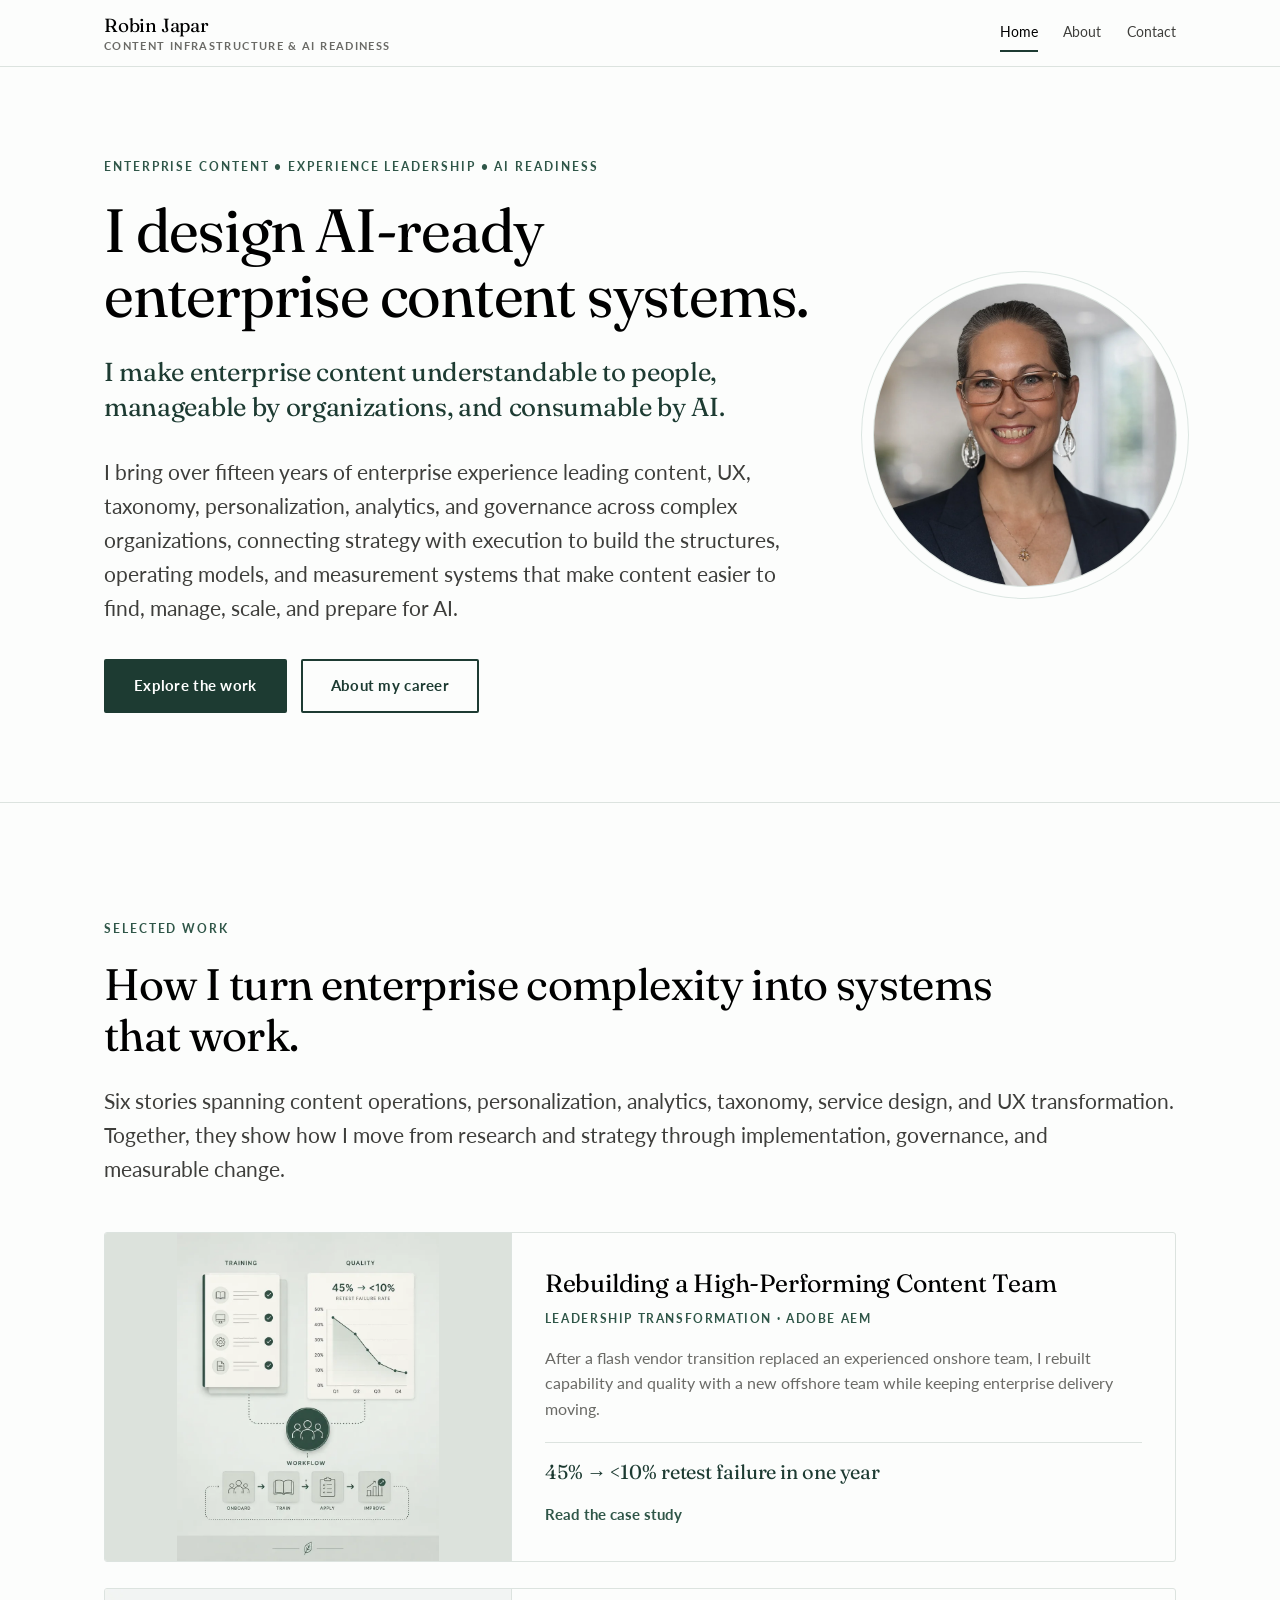
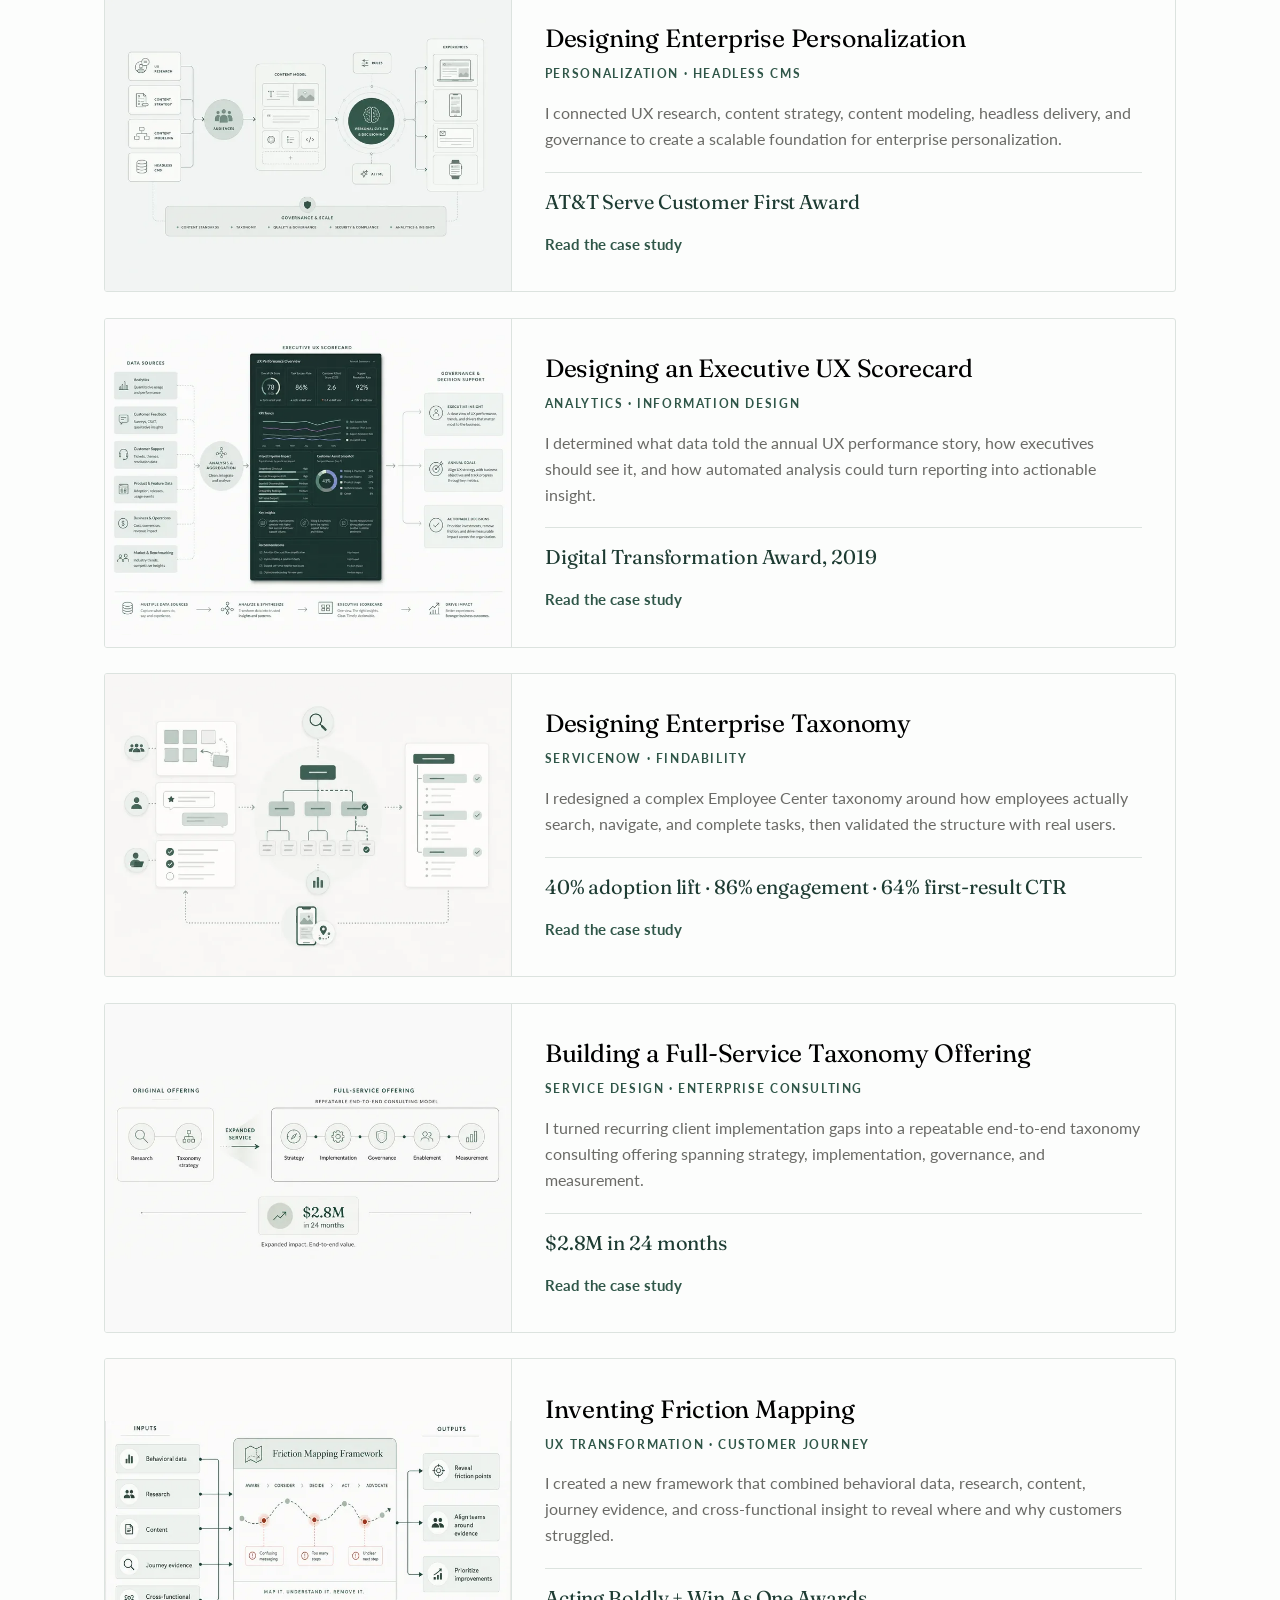
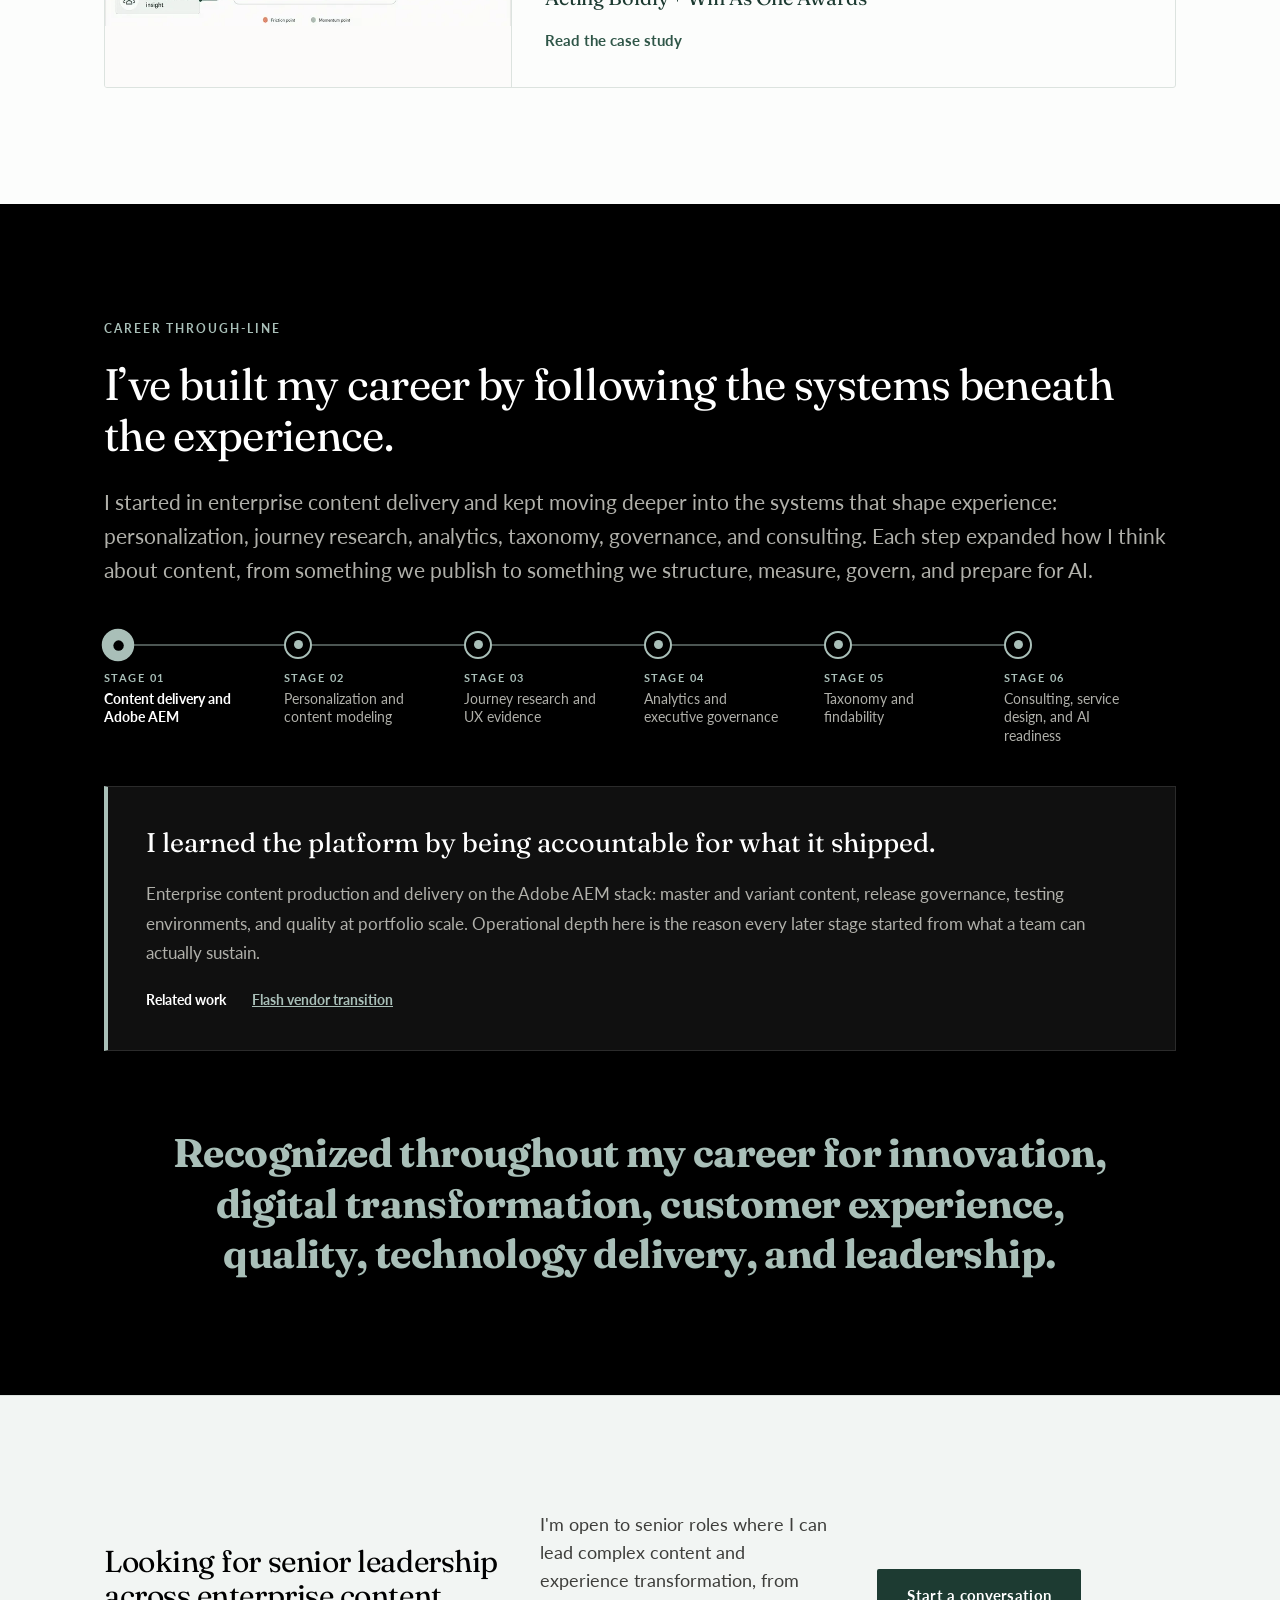
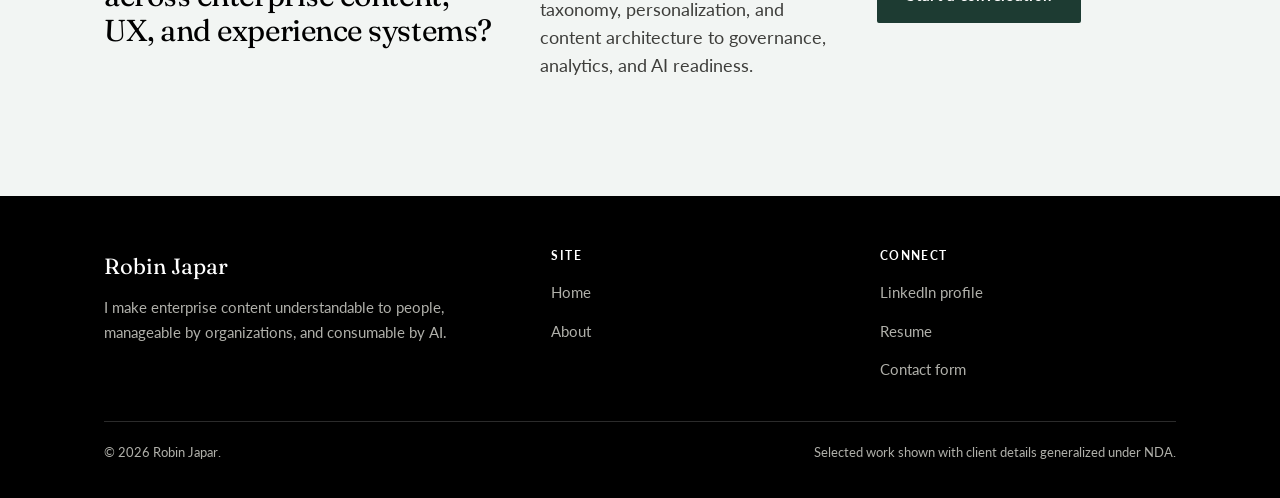
==== commit f43c281b: "Add files via upload" ====
--- a/index.html
+++ b/index.html
@@ -154,7 +154,7 @@
 .sechead .lede{margin-top:24px;max-width:none}
 
 /* ---------- header ---------- */
-.masthead{position:sticky;top:0;z-index:100;background:rgba(255,255,255,.94);backdrop-filter:blur(10px);border-bottom:1px solid var(--rule)}
+.masthead{position:sticky;top:0;z-index:100;background:var(--paper);border-bottom:1px solid var(--rule)}
 .masthead-in{display:flex;align-items:center;justify-content:space-between;gap:20px;max-width:var(--shell);margin:0 auto;padding:14px var(--gut)}
 .brand{font-family:var(--font-display);font-size:19px;color:var(--ink);text-decoration:none;letter-spacing:-.01em;line-height:1.2}
 .brand span{display:block;font-family:var(--font-body);font-size:10.5px;font-weight:700;letter-spacing:.13em;text-transform:uppercase;color:var(--muted);margin-top:3px}
@@ -226,6 +226,7 @@
 .tstage{font-size:11px;font-weight:700;letter-spacing:.13em;text-transform:uppercase;color:var(--forest-600);display:block;margin-top:12px}
 .tlabel{font-size:13.5px;line-height:1.4;color:var(--muted);margin-top:6px;max-width:17ch;display:block;min-height:2.8em}
 .tnode.is-open .tlabel{color:var(--ink);font-weight:700}
+.panel[hidden]{display:none}
 .panel{margin-top:40px;background:var(--band);border:1px solid var(--rule);border-left:4px solid var(--forest);padding:clamp(24px,3.4vw,38px)}
 .panel .quote{font-family:var(--font-display);font-size:clamp(20px,2.5vw,27px);line-height:1.34;color:var(--ink);text-wrap:pretty}
 .panel .proofpt{margin-top:18px;text-wrap:pretty}
@@ -334,8 +335,33 @@
 @media (max-width:620px){
   .foot-grid{grid-template-columns:1fr}
   .proof-grid{grid-template-columns:1fr}
-  .track-nodes{grid-template-columns:repeat(2,1fr)}
+  /* Accordion below this width. As a grid of tappable nodes with one shared
+     panel underneath, tapping stage 05 or 06 changed a panel that was off
+     screen, so nothing appeared to happen. One column, and the script moves
+     the panel directly beneath the open node. */
+  .track-nodes{grid-template-columns:1fr;gap:0}
   .tnode::before{display:none}
+  .tnode{
+    grid-template-columns:1fr auto;column-gap:14px;row-gap:2px;
+    align-items:center;padding:16px 0;border-top:1px solid var(--rule);
+  }
+  /* the timeline dot belongs to the horizontal track; as an accordion the
+     familiar affordance is a chevron, so the dot is hidden and replaced */
+  .tnode .tdot{display:none}
+  .tnode .tstage{grid-column:1;grid-row:1;margin-top:0}
+  /* 17ch and the 2.8em floor exist to keep the six desktop timeline labels the
+     same width and height. In a full-width accordion row they only force the
+     text to wrap early and reserve a second line it may not need. */
+  .tnode .tlabel{grid-column:1;grid-row:2;max-width:none;min-height:0}
+  .tnode::after{
+    content:"";grid-column:2;grid-row:1 / span 2;align-self:center;
+    width:9px;height:9px;margin-right:6px;
+    border-right:2px solid var(--forest-600);border-bottom:2px solid var(--forest-600);
+    transform:translateY(-3px) rotate(45deg);
+    transition:transform .22s ease,border-color .22s ease;
+  }
+  .tnode.is-open::after{transform:translateY(2px) rotate(-135deg)}
+  .track-nodes > .panel{grid-column:1 / -1;margin:0 0 6px}
   .cf-row{grid-template-columns:1fr}
   .cf-head,.cf-body{padding-left:20px;padding-right:20px}
 }
@@ -597,6 +623,12 @@
 .on-dark .tnode.is-open .tdot{background:var(--sage);border-color:var(--sage)}
 .on-dark .tnode.is-open .tdot i{background:var(--black)}
 .on-dark .tnode.is-open .tlabel{color:#fff}
+/* accordion row separators on the dark career section */
+@media (max-width:620px){
+  .on-dark .tnode{border-top-color:var(--rule-dark)}
+  .on-dark .tnode::after{border-color:var(--sage)}
+  .on-dark .tnode.is-open::after{border-color:#fff}
+}
 
 .on-dark .panel{background:var(--black-soft);border-color:var(--rule-dark);border-left-color:var(--sage)}
 .on-dark .panel .quote{color:#fff}
@@ -667,7 +699,12 @@
 }
 
 /* closing: heading, copy, action across three columns */
-.closing-in{grid-template-columns:40% 30% 30%;gap:clamp(24px,3vw,48px);align-items:center}
+/* fr rather than percentages: percentage tracks are measured against the
+   container and the gap is then added on top, so 40+30+30 plus two gaps
+   overflowed the shell between roughly 1000px and 1200px. fr distributes what
+   is left after the gap, which keeps the same 4:3:3 proportion without
+   overflowing. minmax(0,...) stops a long word forcing a track wider. */
+.closing-in{grid-template-columns:minmax(0,4fr) minmax(0,3fr) minmax(0,3fr);gap:clamp(24px,3vw,48px);align-items:center}
 .closing-in h2{font-size:clamp(24px,2.6vw,34px);max-width:none;text-wrap:pretty}
 .closing-in .lede{margin-top:0;font-size:clamp(16px,1.5vw,17.5px);line-height:1.62}
 .closing-in .btnrow{margin-top:0;justify-content:flex-start}
@@ -683,6 +720,10 @@
   font-size:clamp(24px,3.2vw,40px);line-height:1.26;letter-spacing:-.015em;
   color:var(--sage);margin:0 auto;text-wrap:balance;
 }
+
+/* The masthead is sticky, so a jump to #work would otherwise land the section
+   heading underneath it. Measured at 80px on a 390px viewport. */
+#work{scroll-margin-top:96px}
 </style>
 </head>
 <body>
@@ -1045,7 +1086,7 @@
      dashboard. Never put the destination address in this file: anything
      here is public page source and gets harvested.
      ============================================================ */
-  var CF_ENDPOINT = "";
+  var CF_ENDPOINT = "https://formspree.io/f/mzepdbae";
 
   var bd = $("#cf-backdrop"), dlg = $("#cf-dialog"), form = $("#cf-form"),
       statusEl = $("#cf-status"), submit = $("#cf-submit");
@@ -1142,7 +1183,7 @@
    scraped by address harvesters.
    ============================================================ */
 (function () {
-  var RR_ENDPOINT = "";
+  var RR_ENDPOINT = "https://formspree.io/f/mgawoelz";
   var $ = function (s) { return document.querySelector(s); };
   var bd = $("#rr-backdrop"), dlg = $("#rr-dialog"), form = $("#rr-form"),
       statusEl = $("#rr-status"), submit = $("#rr-submit");
@@ -1258,19 +1299,108 @@
       m = document.getElementById("stage-meta");
   if (!nodes.length || !q) return;
 
+  /* Below 620px this is an accordion, not a tab strip: the panel is moved to
+     sit directly under the open node so the change is visible where the user
+     tapped. Roles switch with it, since a tablist must not contain the panel. */
+  var panel = document.getElementById("stage-panel");
+  var track = panel.parentNode;
+  var wrap = document.querySelector(".track-nodes");
+  var mq = window.matchMedia("(max-width:620px)");
+  var cur = 0;
+
+  function place() {
+    if (mq.matches) {
+      var after = nodes[cur].nextSibling;
+      if (panel.parentNode !== wrap || panel.previousSibling !== nodes[cur]) {
+        wrap.insertBefore(panel, after);
+      }
+    } else if (panel.parentNode !== track) {
+      track.appendChild(panel);
+    }
+  }
+
+  function roles() {
+    var m = mq.matches;
+    if (m) { wrap.removeAttribute("role"); wrap.removeAttribute("aria-label"); }
+    else { wrap.setAttribute("role", "tablist"); wrap.setAttribute("aria-label", "Career progression"); }
+    panel.setAttribute("role", m ? "region" : "tabpanel");
+    nodes.forEach(function (n, j) {
+      if (m) {
+        n.removeAttribute("role");
+        n.removeAttribute("aria-selected");
+        n.setAttribute("aria-expanded", (j === cur && !collapsed) ? "true" : "false");
+      } else {
+        n.setAttribute("role", "tab");
+        n.removeAttribute("aria-expanded");
+        n.setAttribute("aria-selected", j === cur ? "true" : "false");
+      }
+    });
+  }
+
+  /* As an accordion a second tap on the open row should close it, and nothing
+     is open on arrival. As a tab strip one tab is always selected, so both
+     behaviours apply on mobile only. */
+  var collapsed = mq.matches;
+  var touched = false;
+
   function show(i) {
+    cur = i;
     var s = STAGES[i];
-    nodes.forEach(function (n, j) {
-      n.classList.toggle("is-open", i === j);
-      n.setAttribute("aria-selected", i === j ? "true" : "false");
-    });
     q.textContent = s.q;
     b.textContent = s.b;
     m.innerHTML = "<span><b>Related work</b></span> <a target=\"_top\" href=\"" + s.link + "\">" + s.label + "</a>";
+    render();
+  }
+
+  function render() {
+    var open = mq.matches ? !collapsed : true;
+    nodes.forEach(function (n, j) {
+      n.classList.toggle("is-open", j === cur && open);
+    });
+    panel.hidden = mq.matches && collapsed;
+    roles();
+    place();
+  }
+
+  function onResize() {
+    /* a tab strip must show a panel; an untouched accordion should start shut */
+    if (!mq.matches) collapsed = false;
+    else if (!touched) collapsed = true;
+    render();
+  }
+  if (mq.addEventListener) mq.addEventListener("change", onResize);
+  else if (mq.addListener) mq.addListener(onResize);
+
+  /* Moving the panel changes how much content sits above the tapped node, so
+     without this the node jumps several hundred pixels out from under the
+     finger. Park it just below the sticky masthead instead, which also stops
+     the newly opened content hiding behind the header. Interaction only:
+     never on first paint, or the page would scroll itself on load. */
+  var reduce = window.matchMedia("(prefers-reduced-motion: reduce)").matches;
+  function revealOpen() {
+    if (!mq.matches) return;
+    var head = document.querySelector(".masthead");
+    var off = head ? head.getBoundingClientRect().height : 0;
+    var top = window.pageYOffset + nodes[cur].getBoundingClientRect().top - off - 12;
+    if (top < 0) top = 0;
+    try { window.scrollTo({ top: top, behavior: reduce ? "auto" : "smooth" }); }
+    catch (e) { window.scrollTo(0, top); }
   }
 
   nodes.forEach(function (n, i) {
-    n.addEventListener("click", function () { show(i); });
+    n.addEventListener("click", function () {
+      touched = true;
+      if (mq.matches && i === cur && !collapsed) {
+        /* closing: the panel sat below this row, so the row does not move and
+           no scroll correction is needed */
+        collapsed = true;
+        render();
+        return;
+      }
+      collapsed = false;
+      show(i);
+      revealOpen();
+    });
     n.addEventListener("keydown", function (e) {
       var d = e.key === "ArrowRight" ? 1 : e.key === "ArrowLeft" ? -1 : 0;
       if (!d) return;
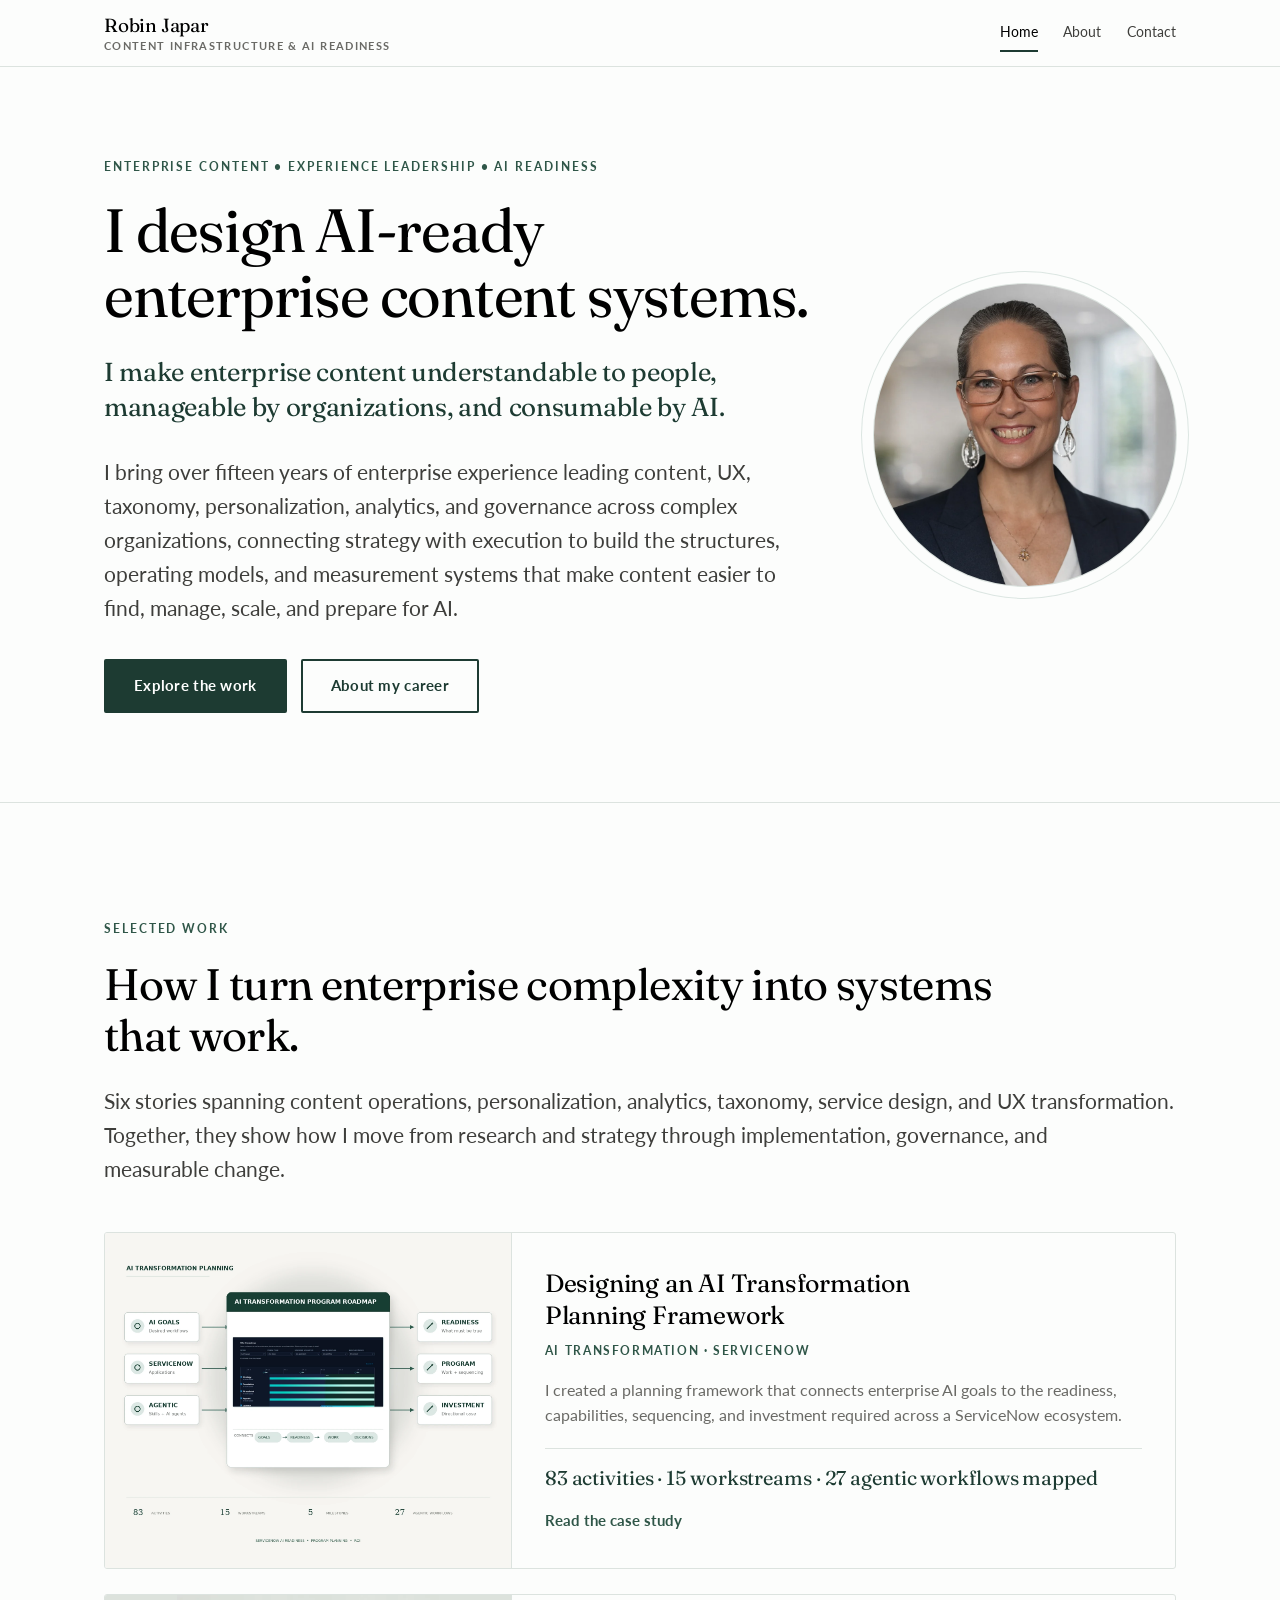
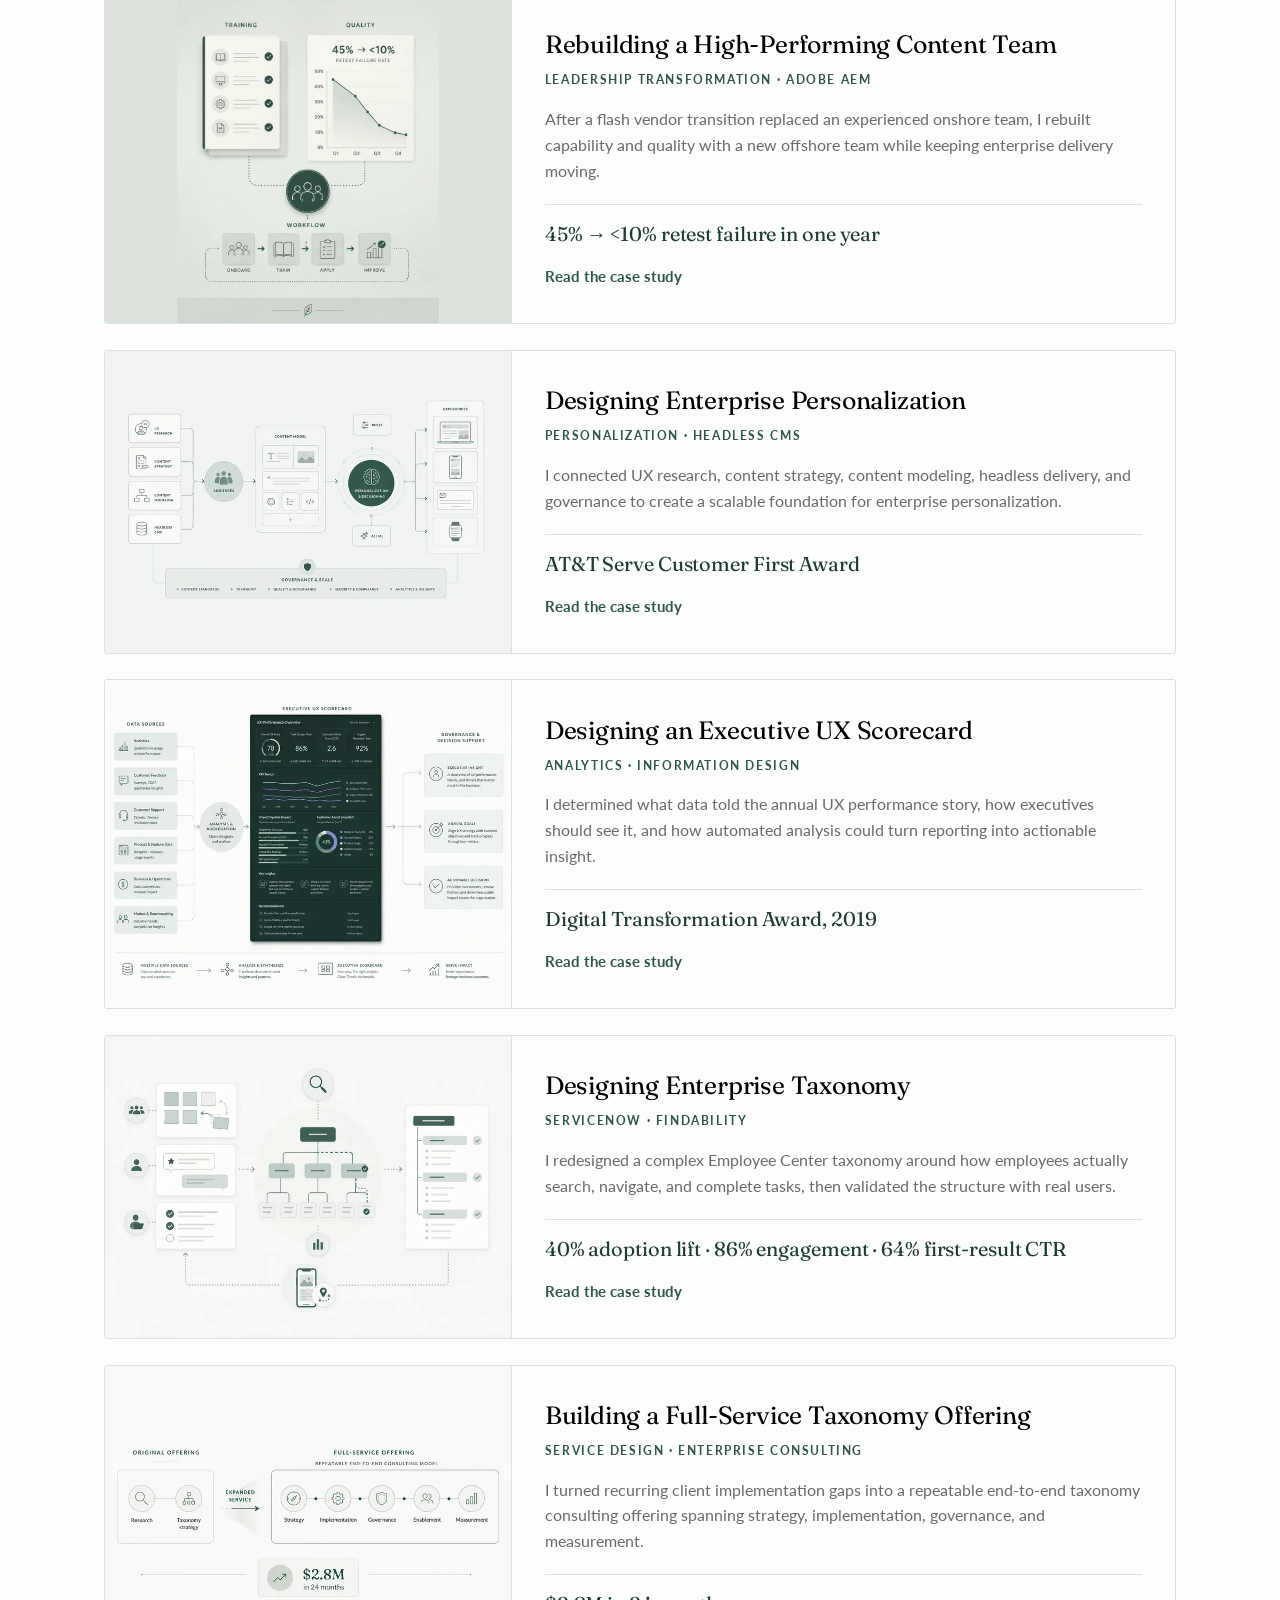
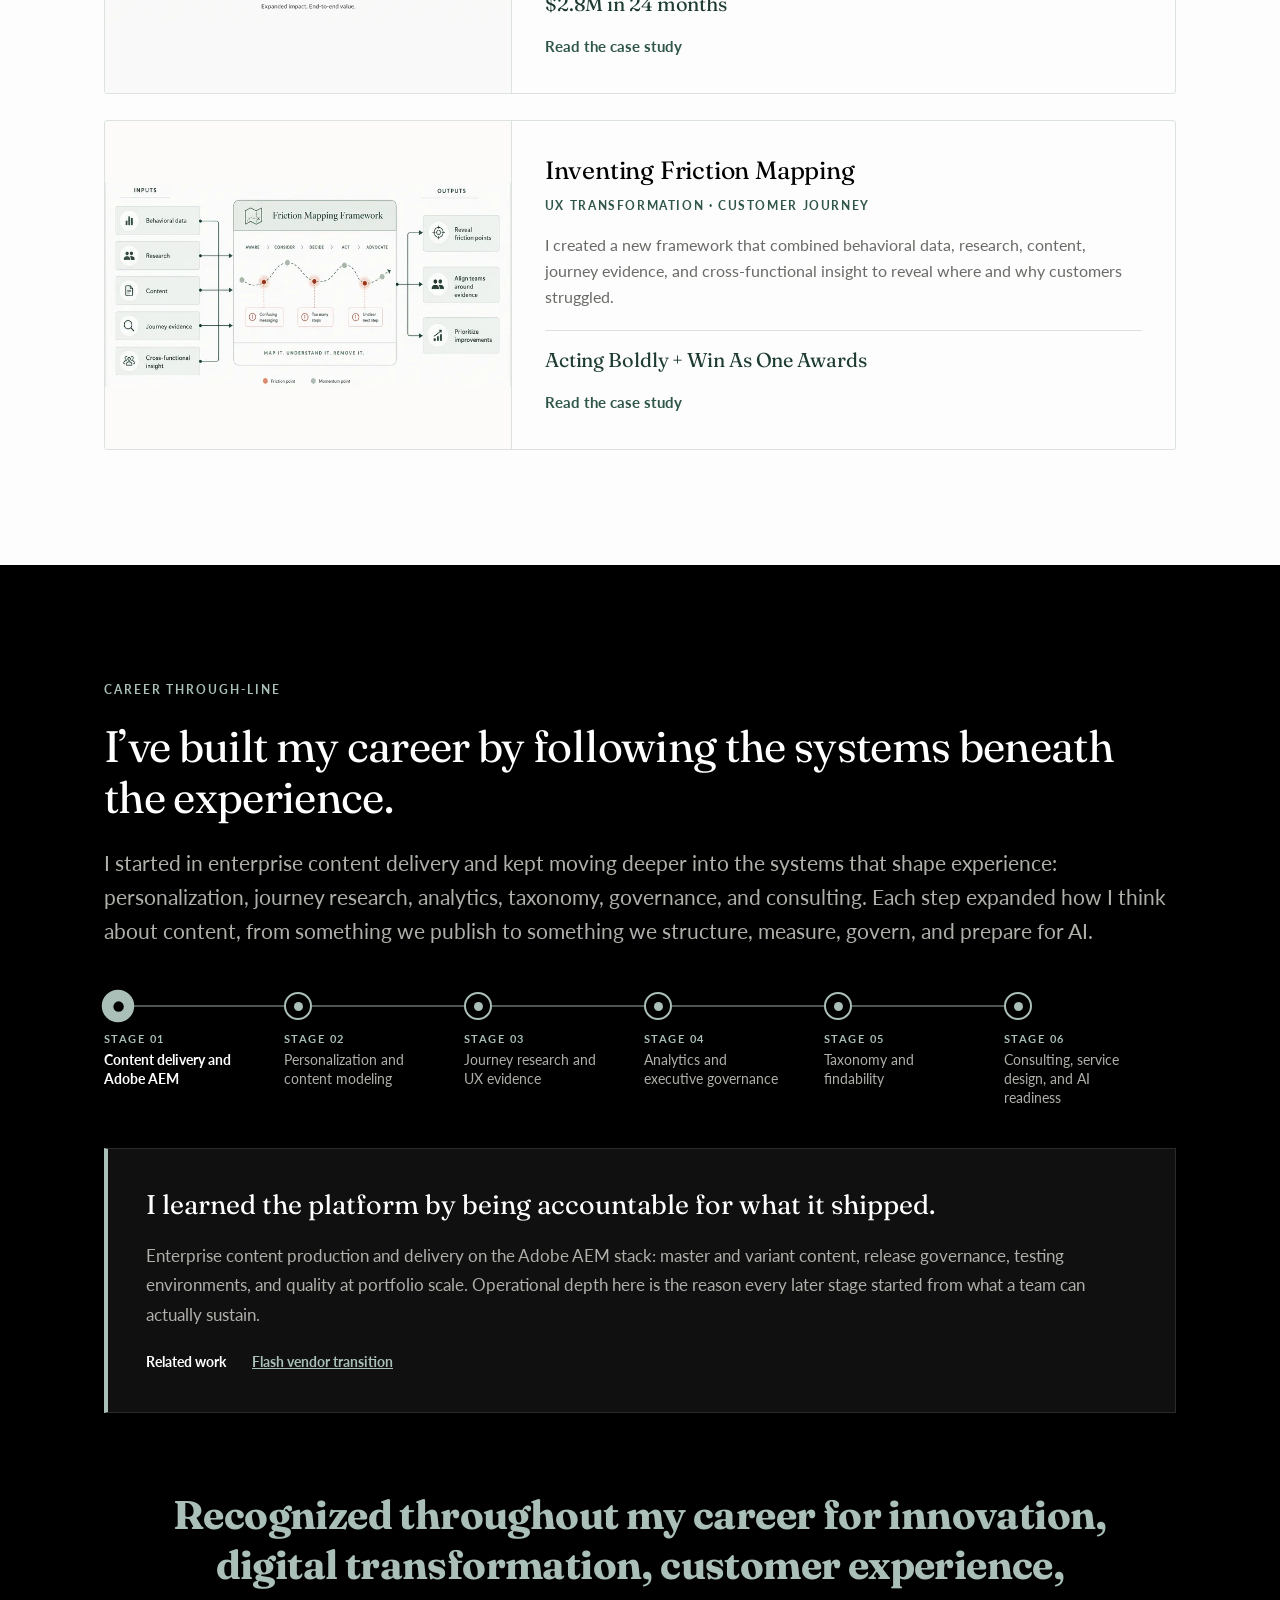
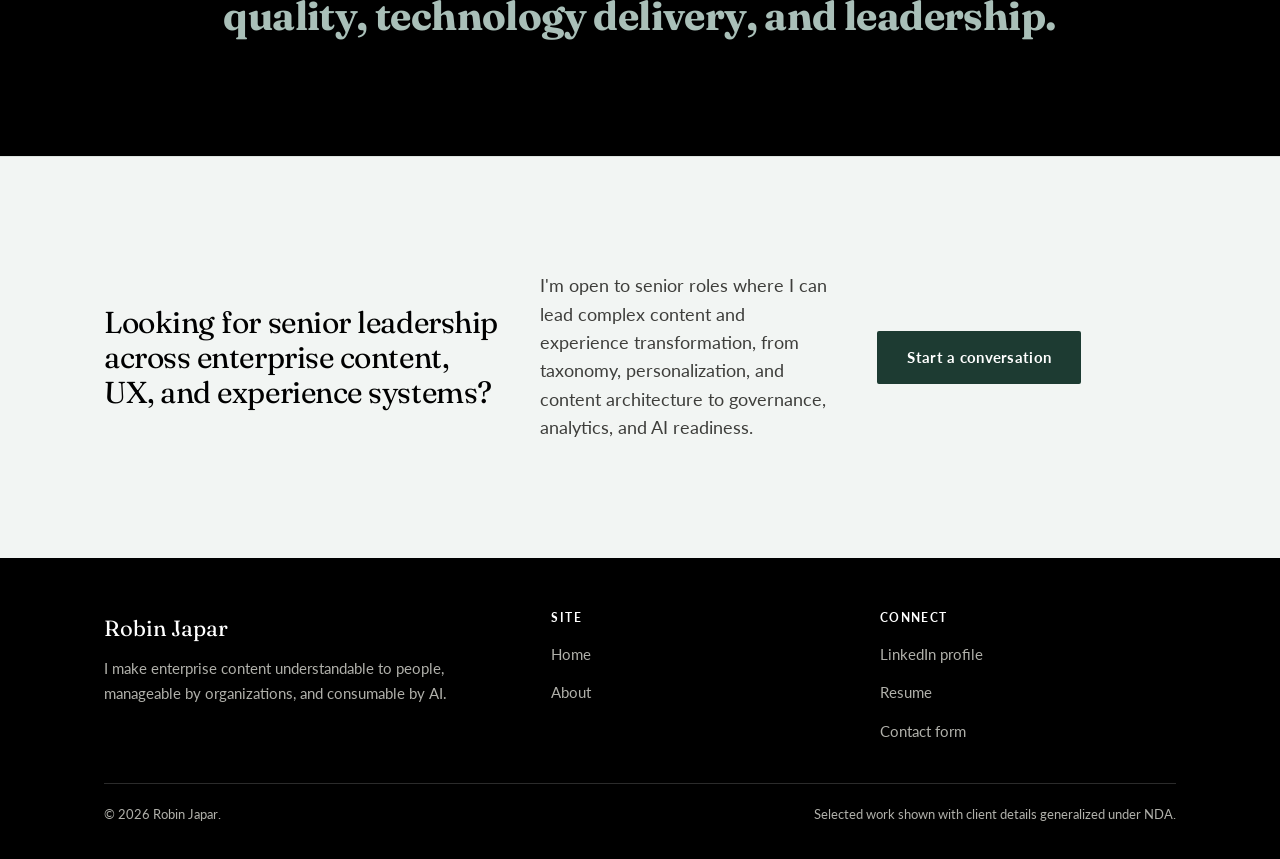
==== commit 28cd9aef: "Add files via upload" ====
--- a/index.html
+++ b/index.html
@@ -774,6 +774,19 @@
       <div class="work-grid">
 
         <article class="wcard">
+          <div class="wthumb" style="--thumb-bg:#F7F6F2">
+            <img src="assets/ai-transformation-roadmap-card.webp" loading="lazy" decoding="async" alt="AI transformation planning framework connecting ServiceNow AI goals to readiness, program sequencing, and investment planning.">
+          </div>
+          <div class="wbody">
+            <h3><a href="work-ai-transformation-roadmap-framework.html">Designing an AI Transformation Planning Framework</a></h3>
+            <p class="wmeta">AI Transformation &middot; ServiceNow</p>
+            <p class="wsum">I created a planning framework that connects enterprise AI goals to the readiness, capabilities, sequencing, and investment required across a ServiceNow ecosystem.</p>
+            <p class="wproof">83 activities &middot; 15 workstreams &middot; 27 agentic workflows mapped</p>
+            <a class="wlink" href="work-ai-transformation-roadmap-framework.html">Read the case study</a>
+          </div>
+        </article>
+
+        <article class="wcard">
           <div class="wthumb" style="--thumb-bg:#DCE2DC">
             <img src="assets/flash-01-card.webp" loading="lazy" decoding="async" alt="Training curriculum checklist, a chart of retest failure falling from 45 percent to under 10 percent across four quarters, and the onboard, train, apply, improve workflow cycle.">
           </div>
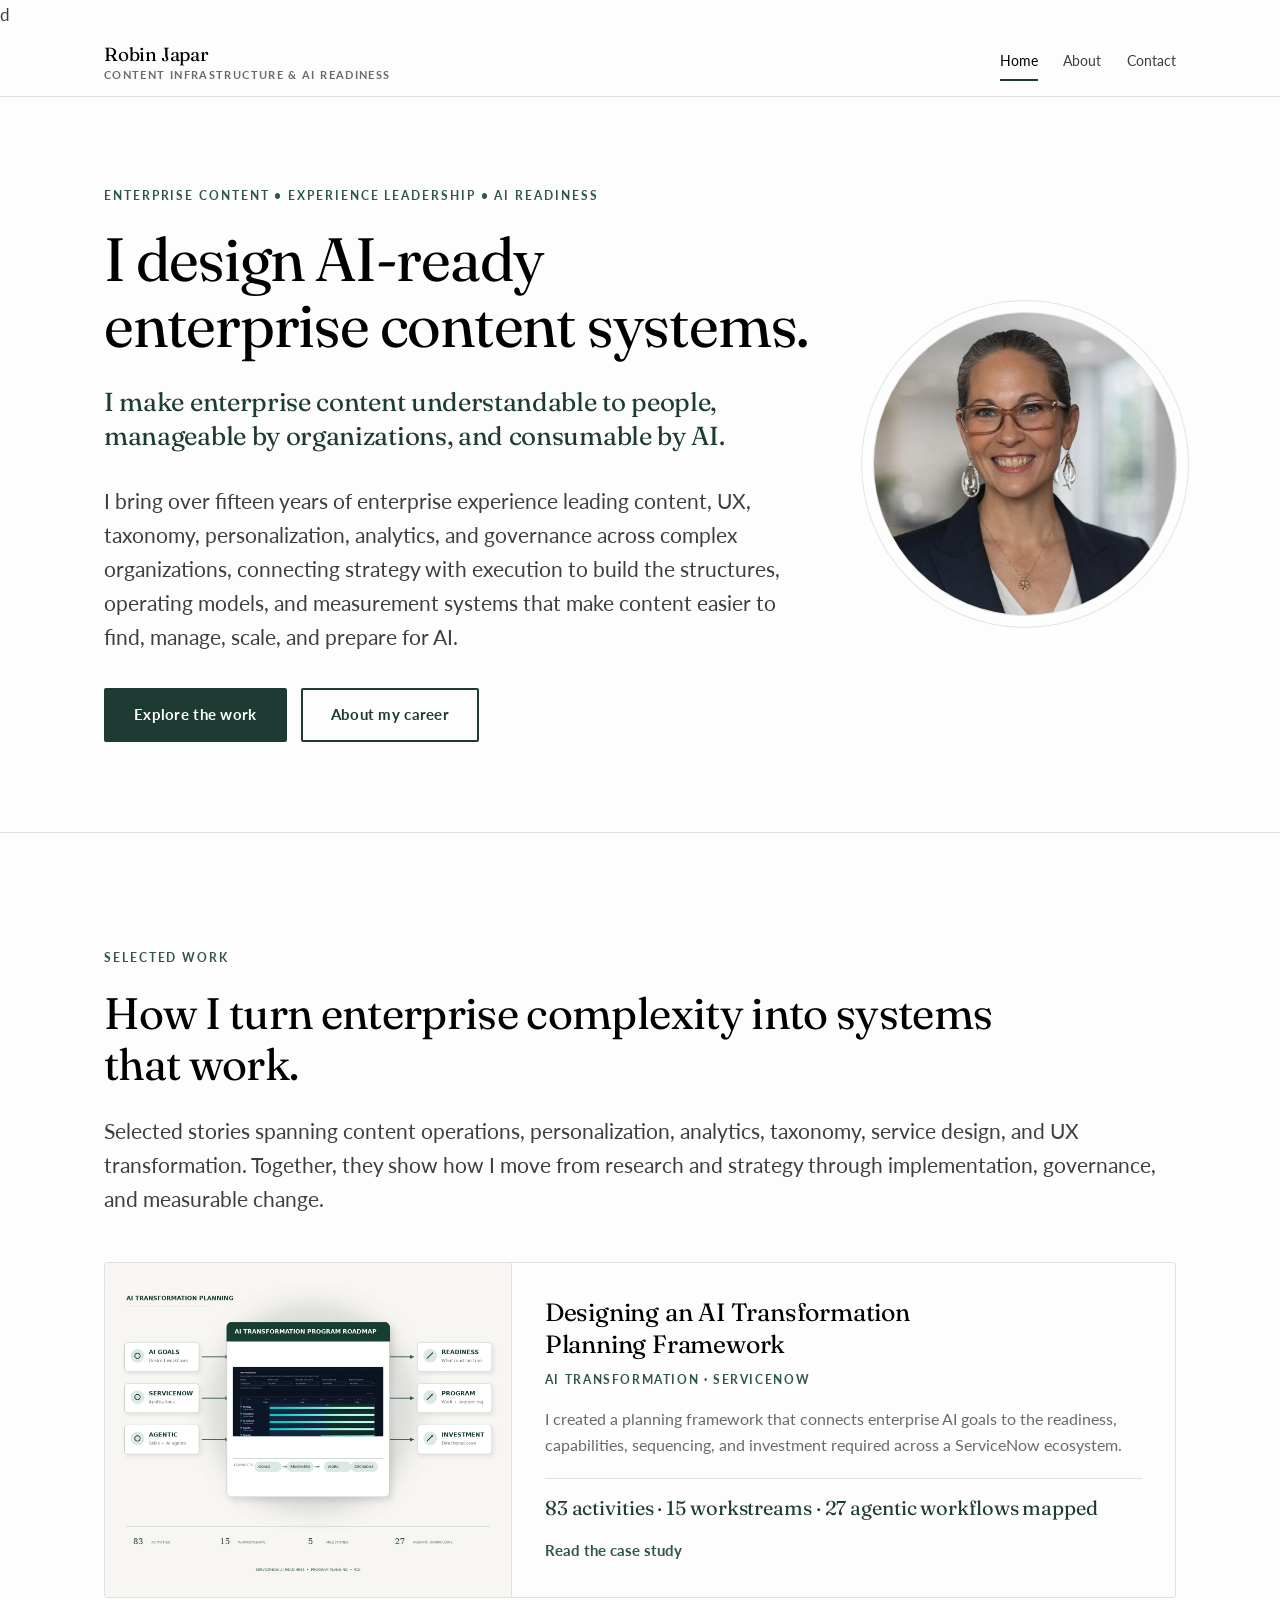
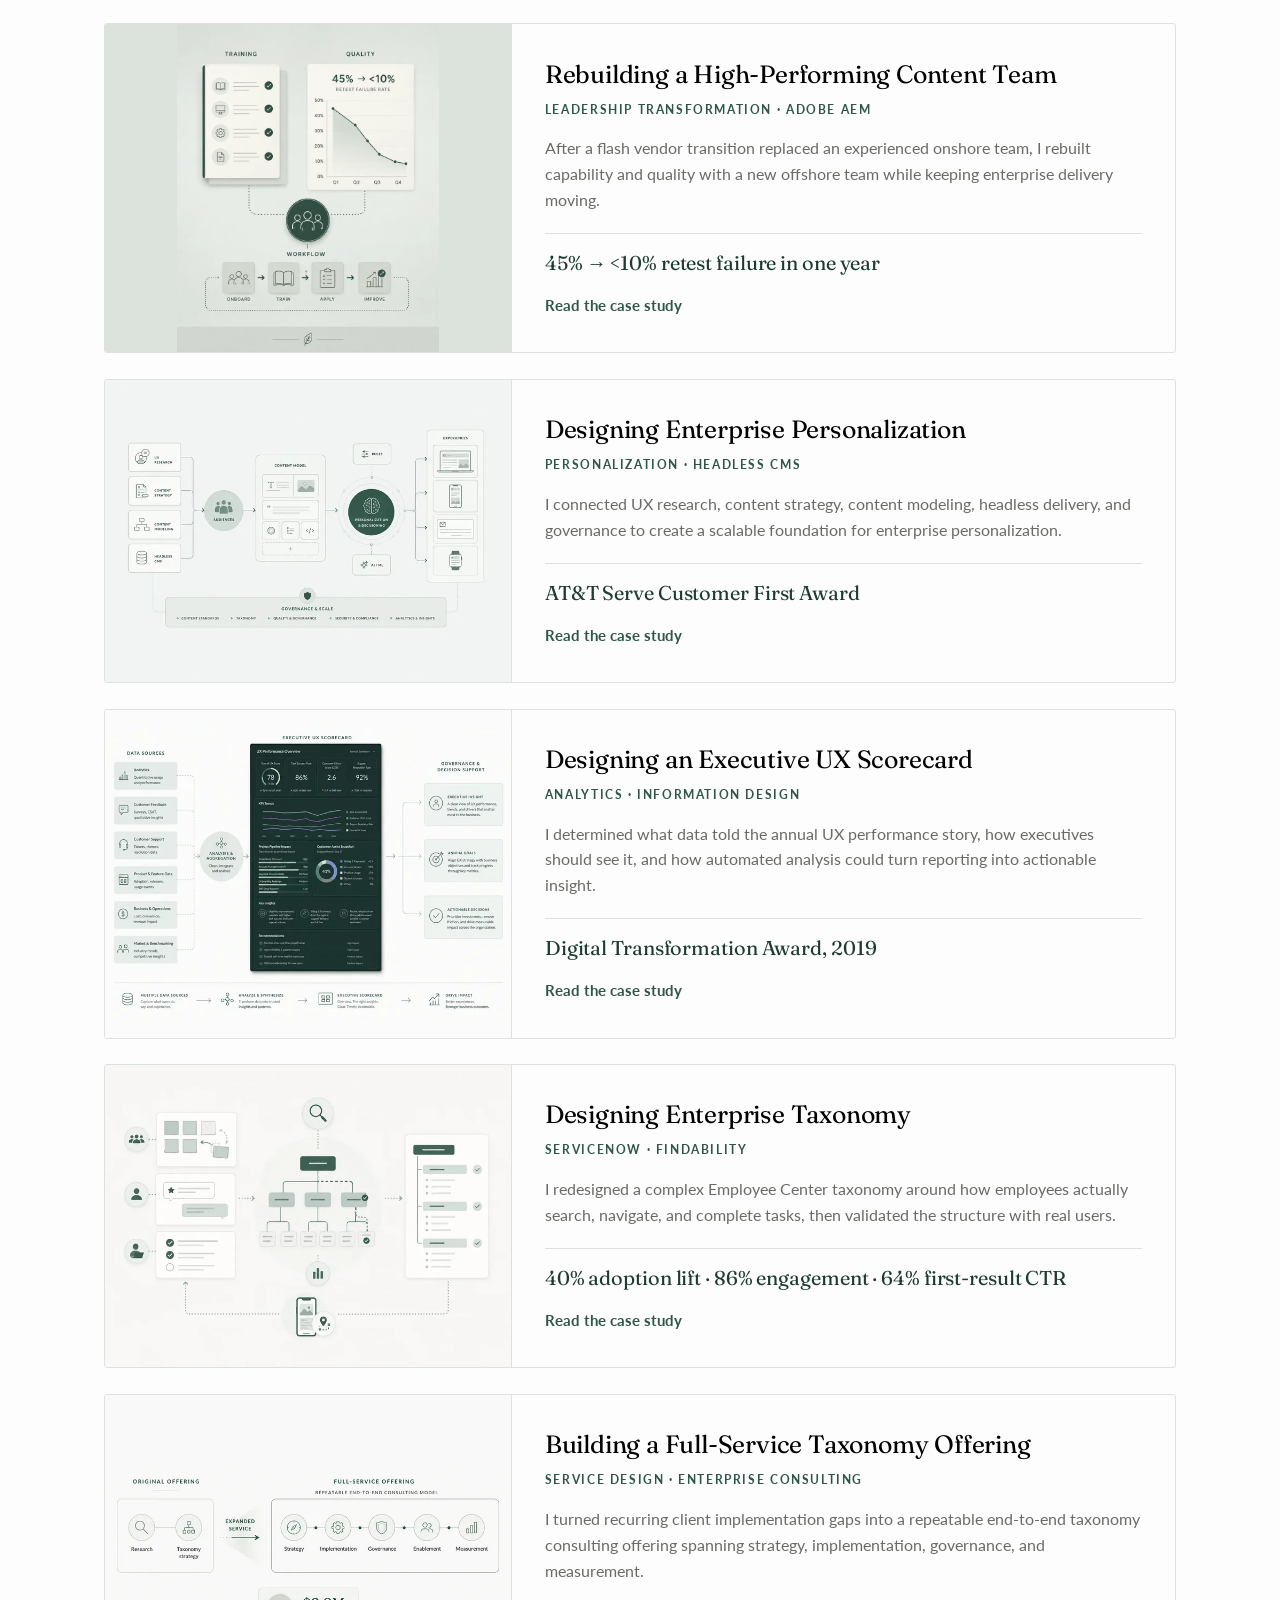
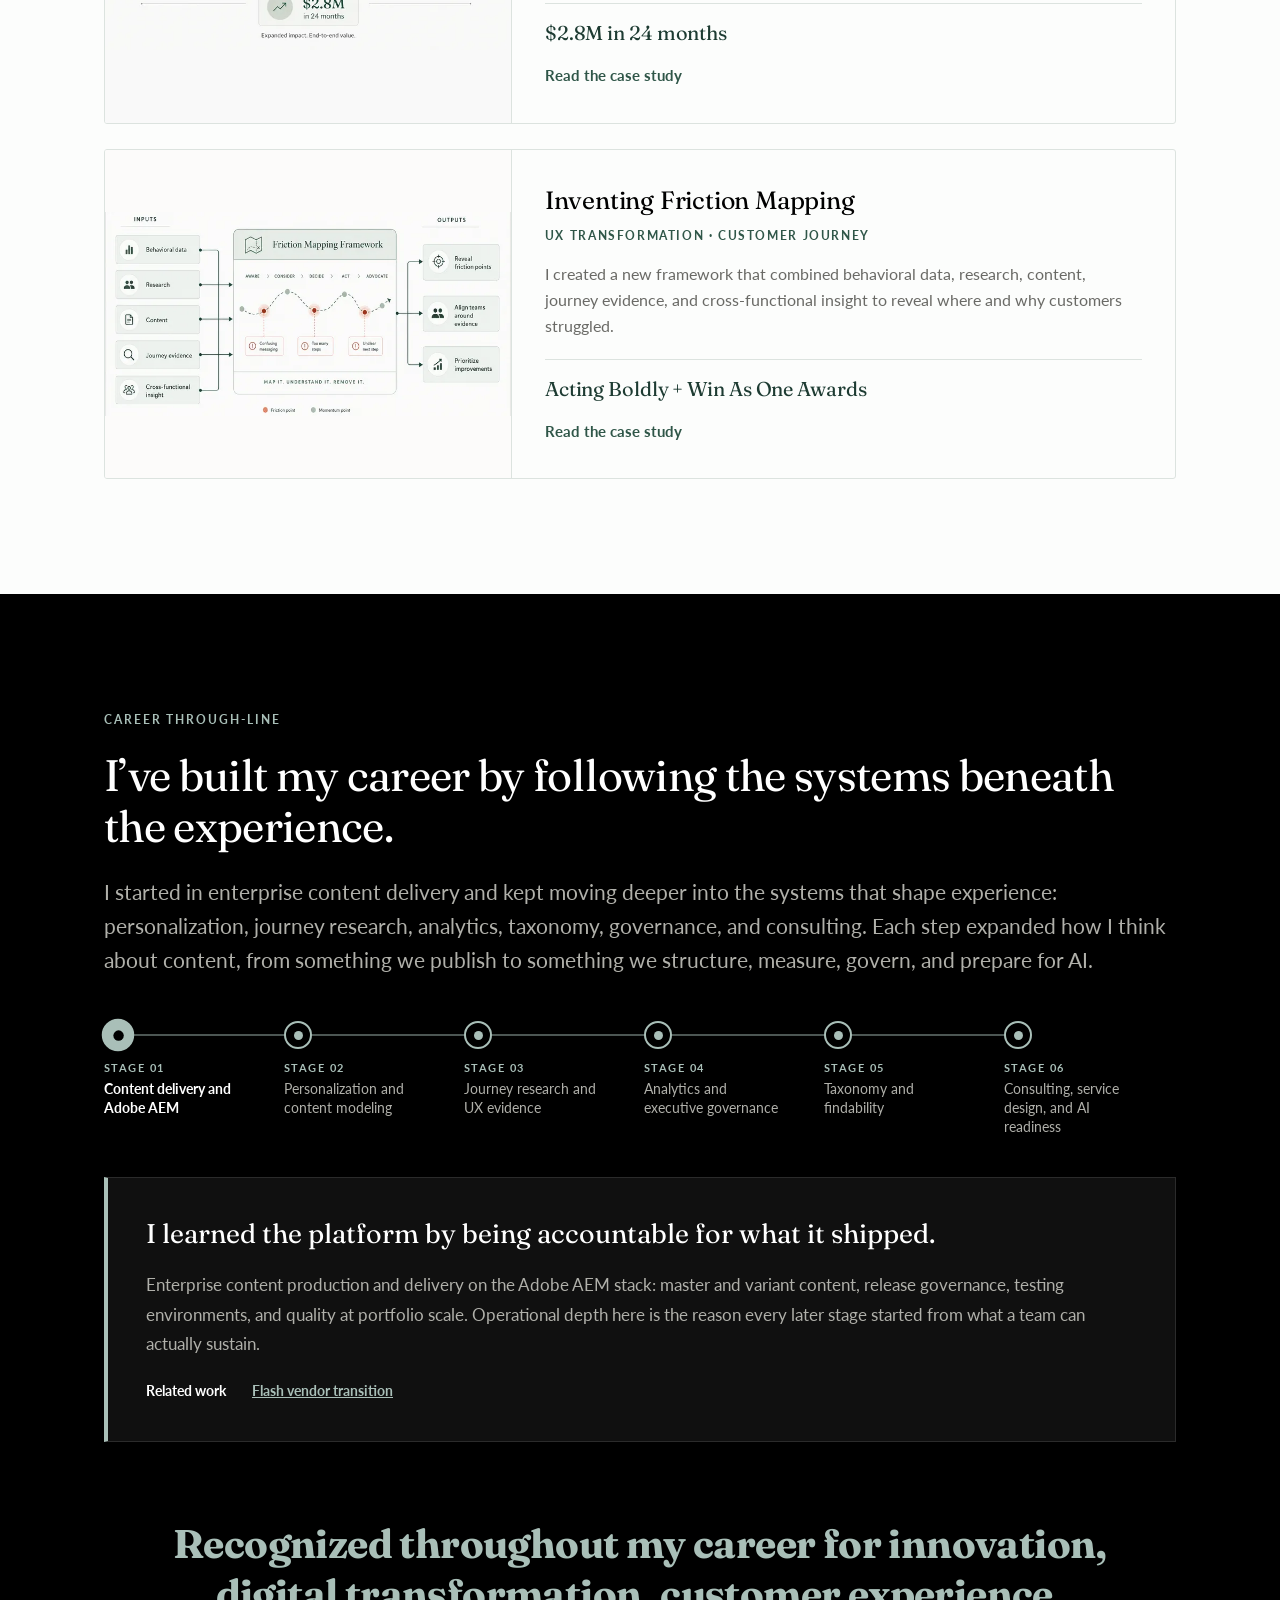
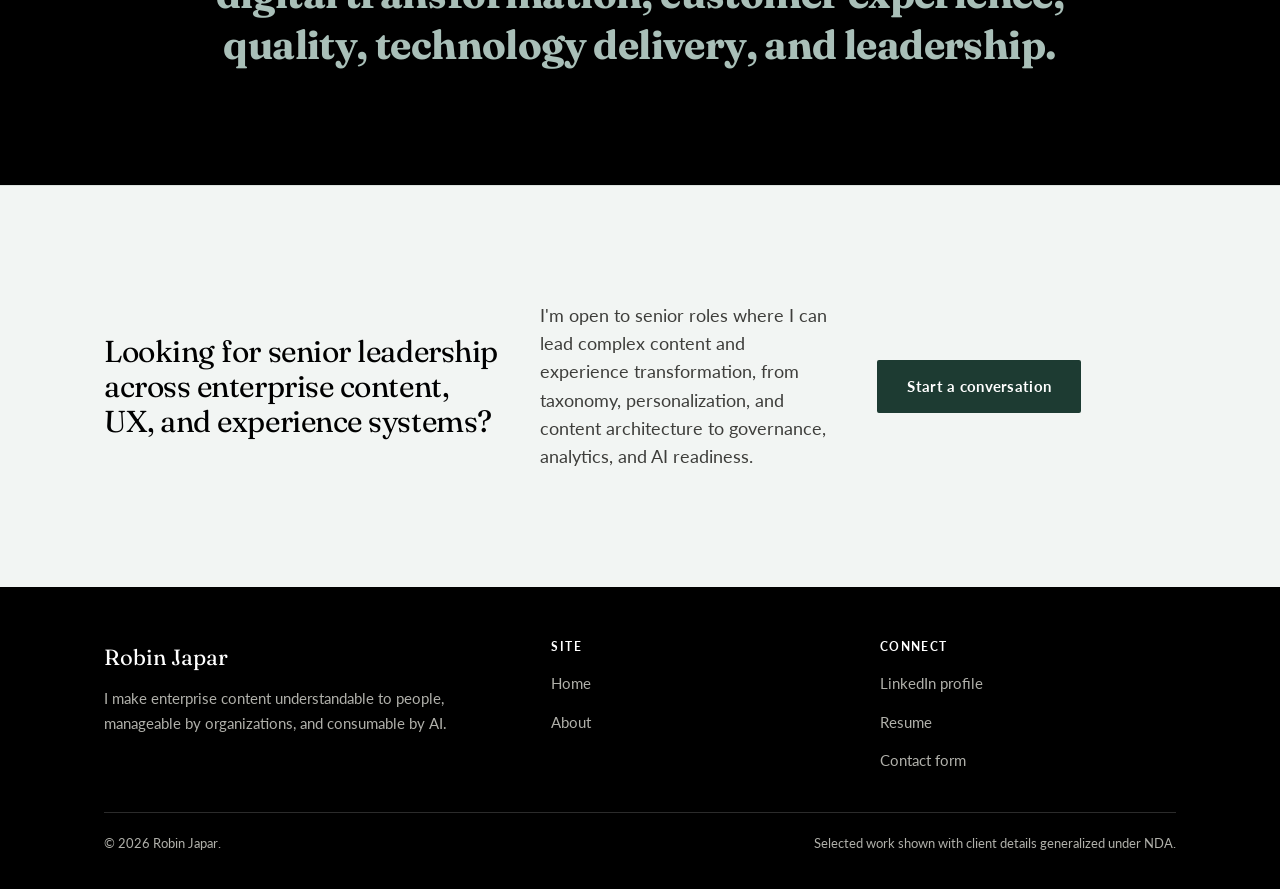
==== commit bf2fc8ad: "Update index.html" ====
--- a/index.html
+++ b/index.html
@@ -1,4 +1,4 @@
-<!DOCTYPE html>
+d<!DOCTYPE html>
 <html lang="en">
 <head>
 <meta charset="utf-8">
@@ -768,7 +768,7 @@
       <div class="sechead">
         <p class="eyebrow">Selected work</p>
         <h2 id="work-h">How I turn enterprise complexity into systems that work.</h2>
-        <p class="lede">Six stories spanning content operations, personalization, analytics, taxonomy, service design, and UX transformation. Together, they show how I move from research and strategy through implementation, governance, and measurable change.</p>
+        <p class="lede">Selected stories spanning content operations, personalization, analytics, taxonomy, service design, and UX transformation. Together, they show how I move from research and strategy through implementation, governance, and measurable change.</p>
       </div>
 
       <div class="work-grid">
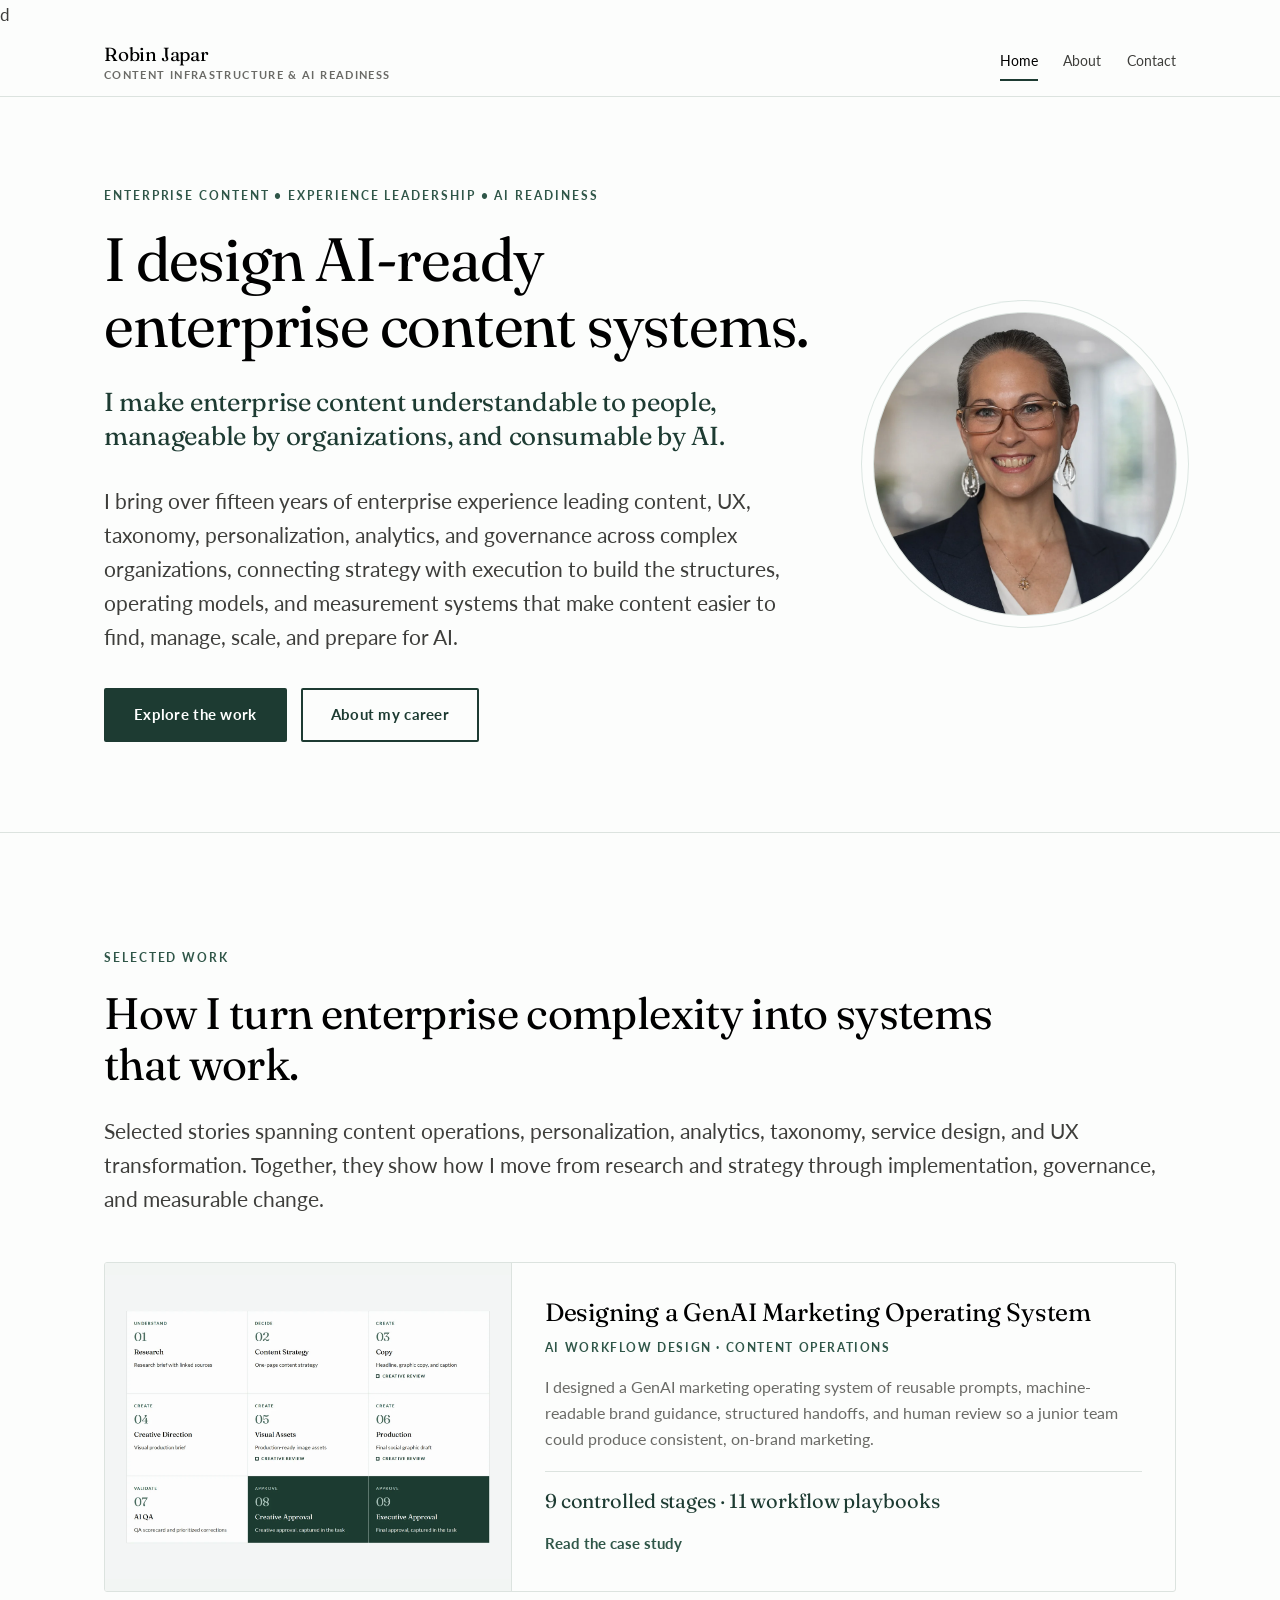
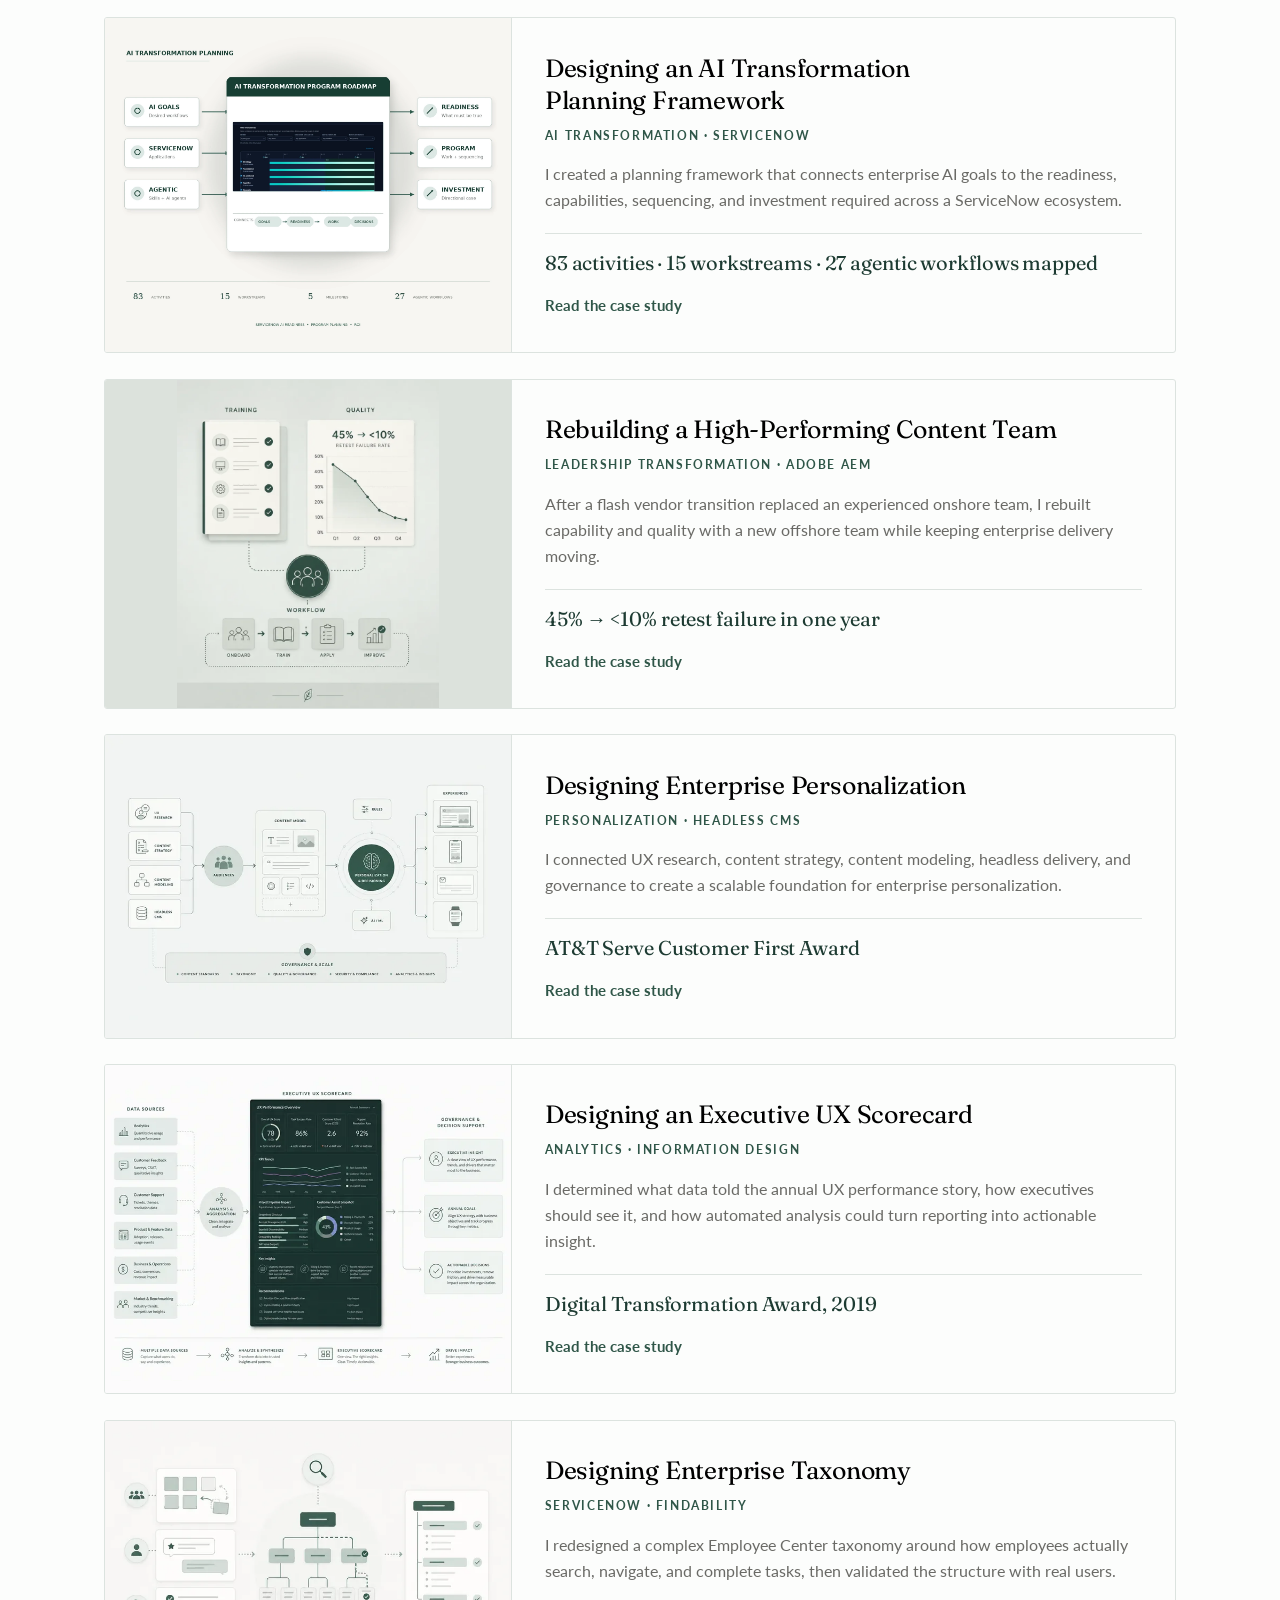
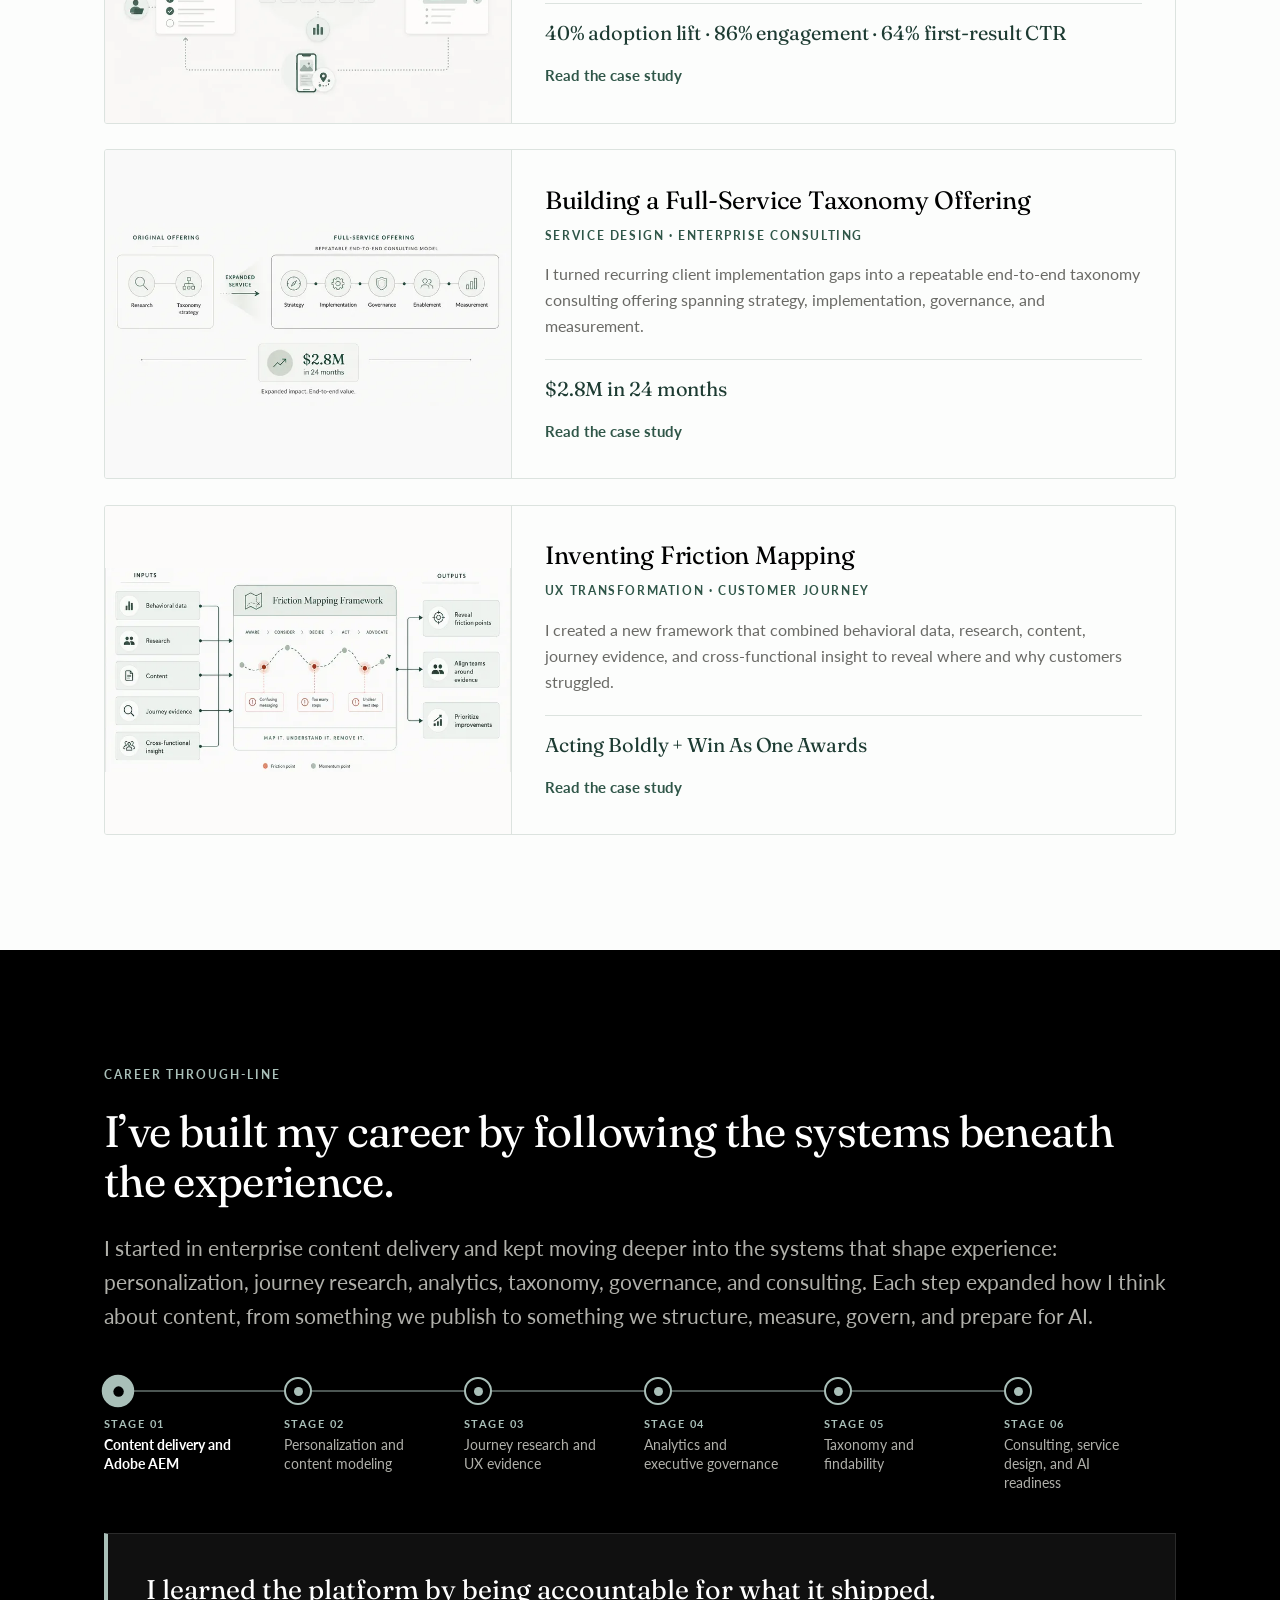
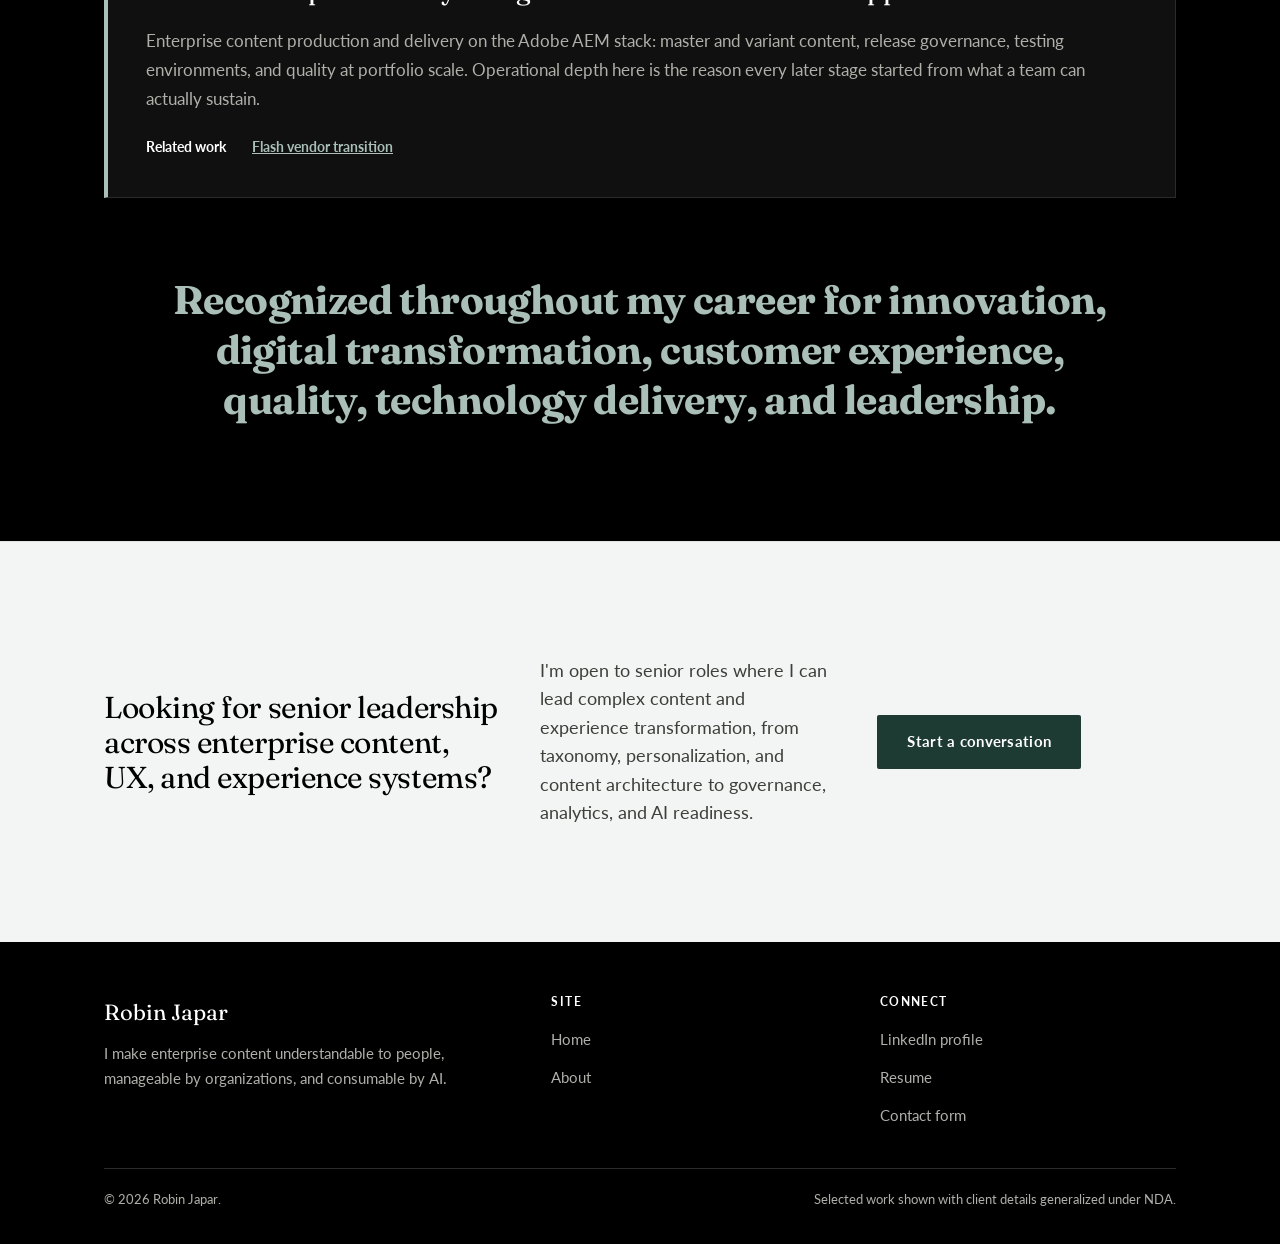
==== commit 446f9476: "Add files via upload" ====
--- a/index.html
+++ b/index.html
@@ -774,6 +774,19 @@
       <div class="work-grid">
 
         <article class="wcard">
+          <div class="wthumb" style="--thumb-bg:#F2F5F3">
+            <img src="assets/gmos-00-card.webp" loading="lazy" decoding="async" alt="The nine-stage Static Social workflow: research, content strategy, copy, creative direction, visual assets, production, and AI QA, followed by creative approval and executive approval as human decisions.">
+          </div>
+          <div class="wbody">
+            <h3><a href="work-genai-marketing-operating-system.html">Designing a GenAI Marketing Operating System</a></h3>
+            <p class="wmeta">AI workflow design &middot; Content operations</p>
+            <p class="wsum">I designed a GenAI marketing operating system of reusable prompts, machine-readable brand guidance, structured handoffs, and human review so a junior team could produce consistent, on-brand marketing.</p>
+            <p class="wproof">9 controlled stages &middot; 11 workflow playbooks</p>
+            <a class="wlink" href="work-genai-marketing-operating-system.html">Read the case study</a>
+          </div>
+        </article>
+
+        <article class="wcard">
           <div class="wthumb" style="--thumb-bg:#F7F6F2">
             <img src="assets/ai-transformation-roadmap-card.webp" loading="lazy" decoding="async" alt="AI transformation planning framework connecting ServiceNow AI goals to readiness, program sequencing, and investment planning.">
           </div>
